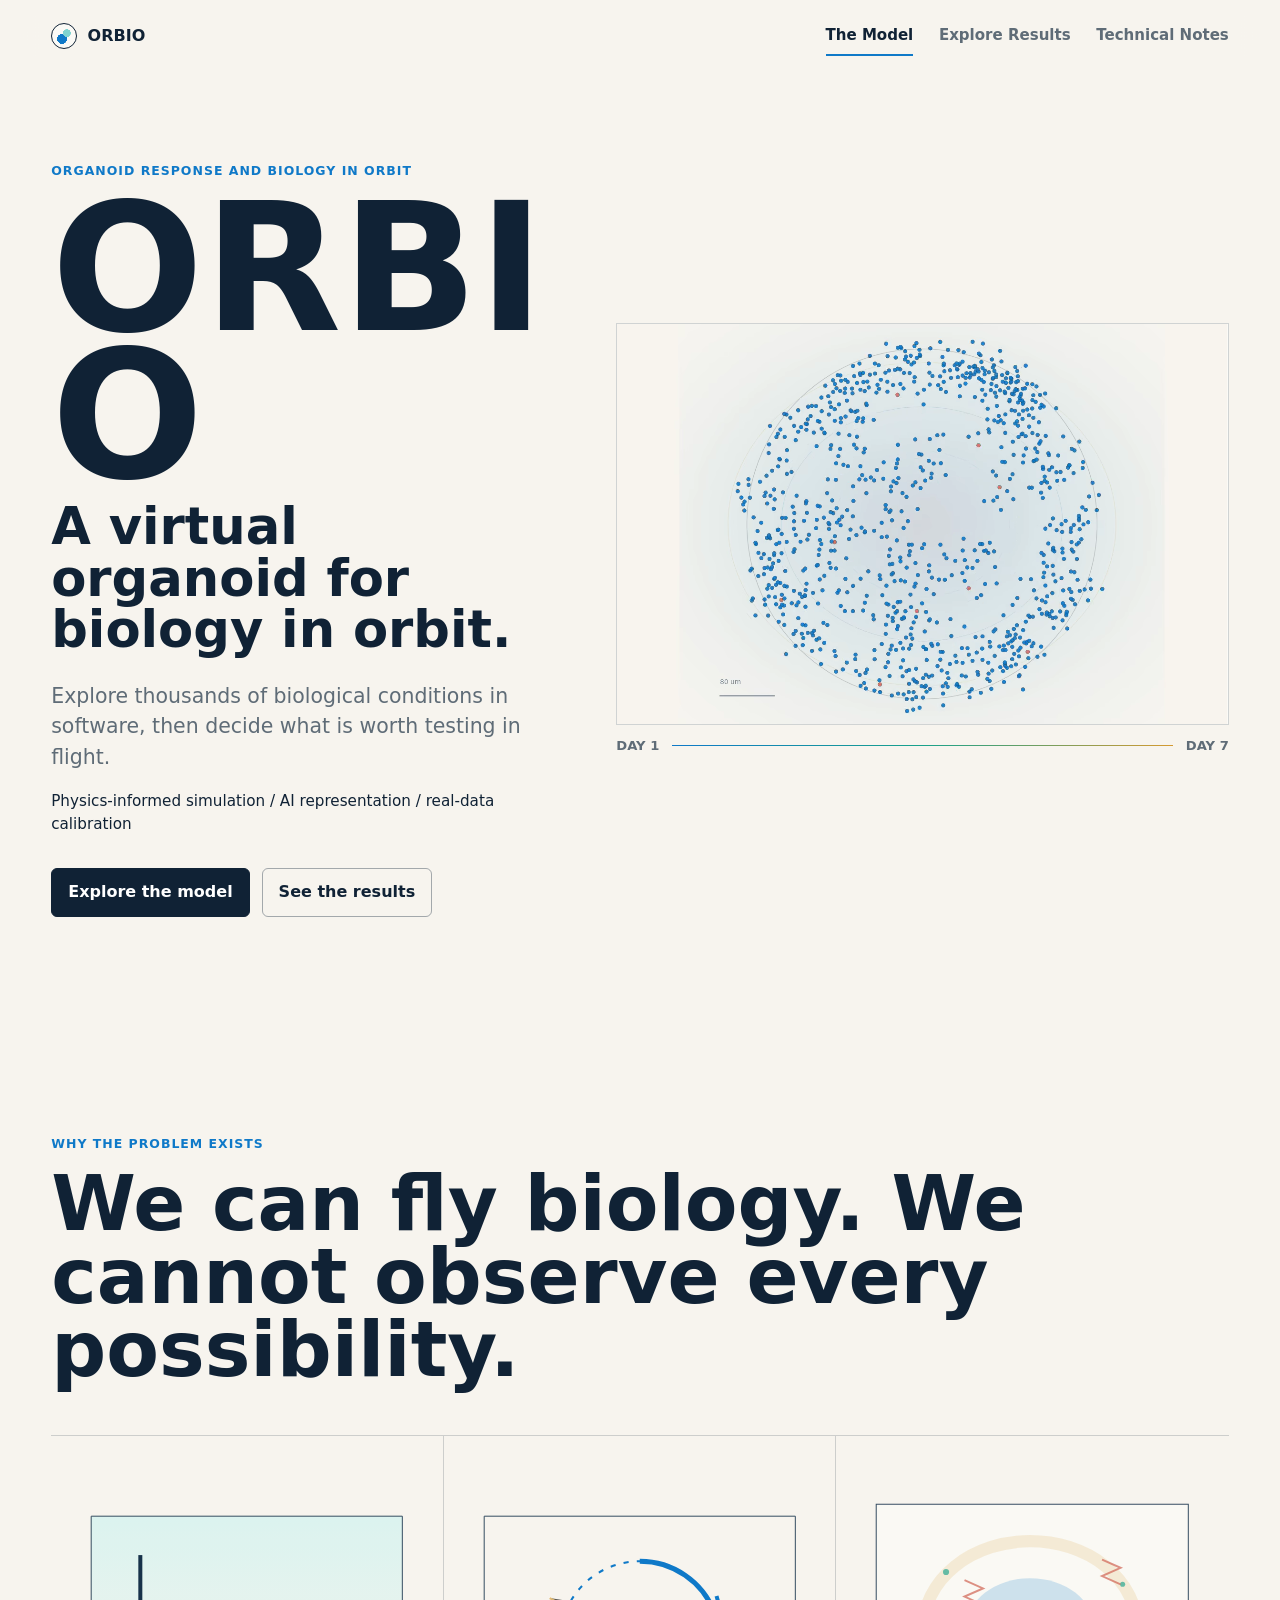
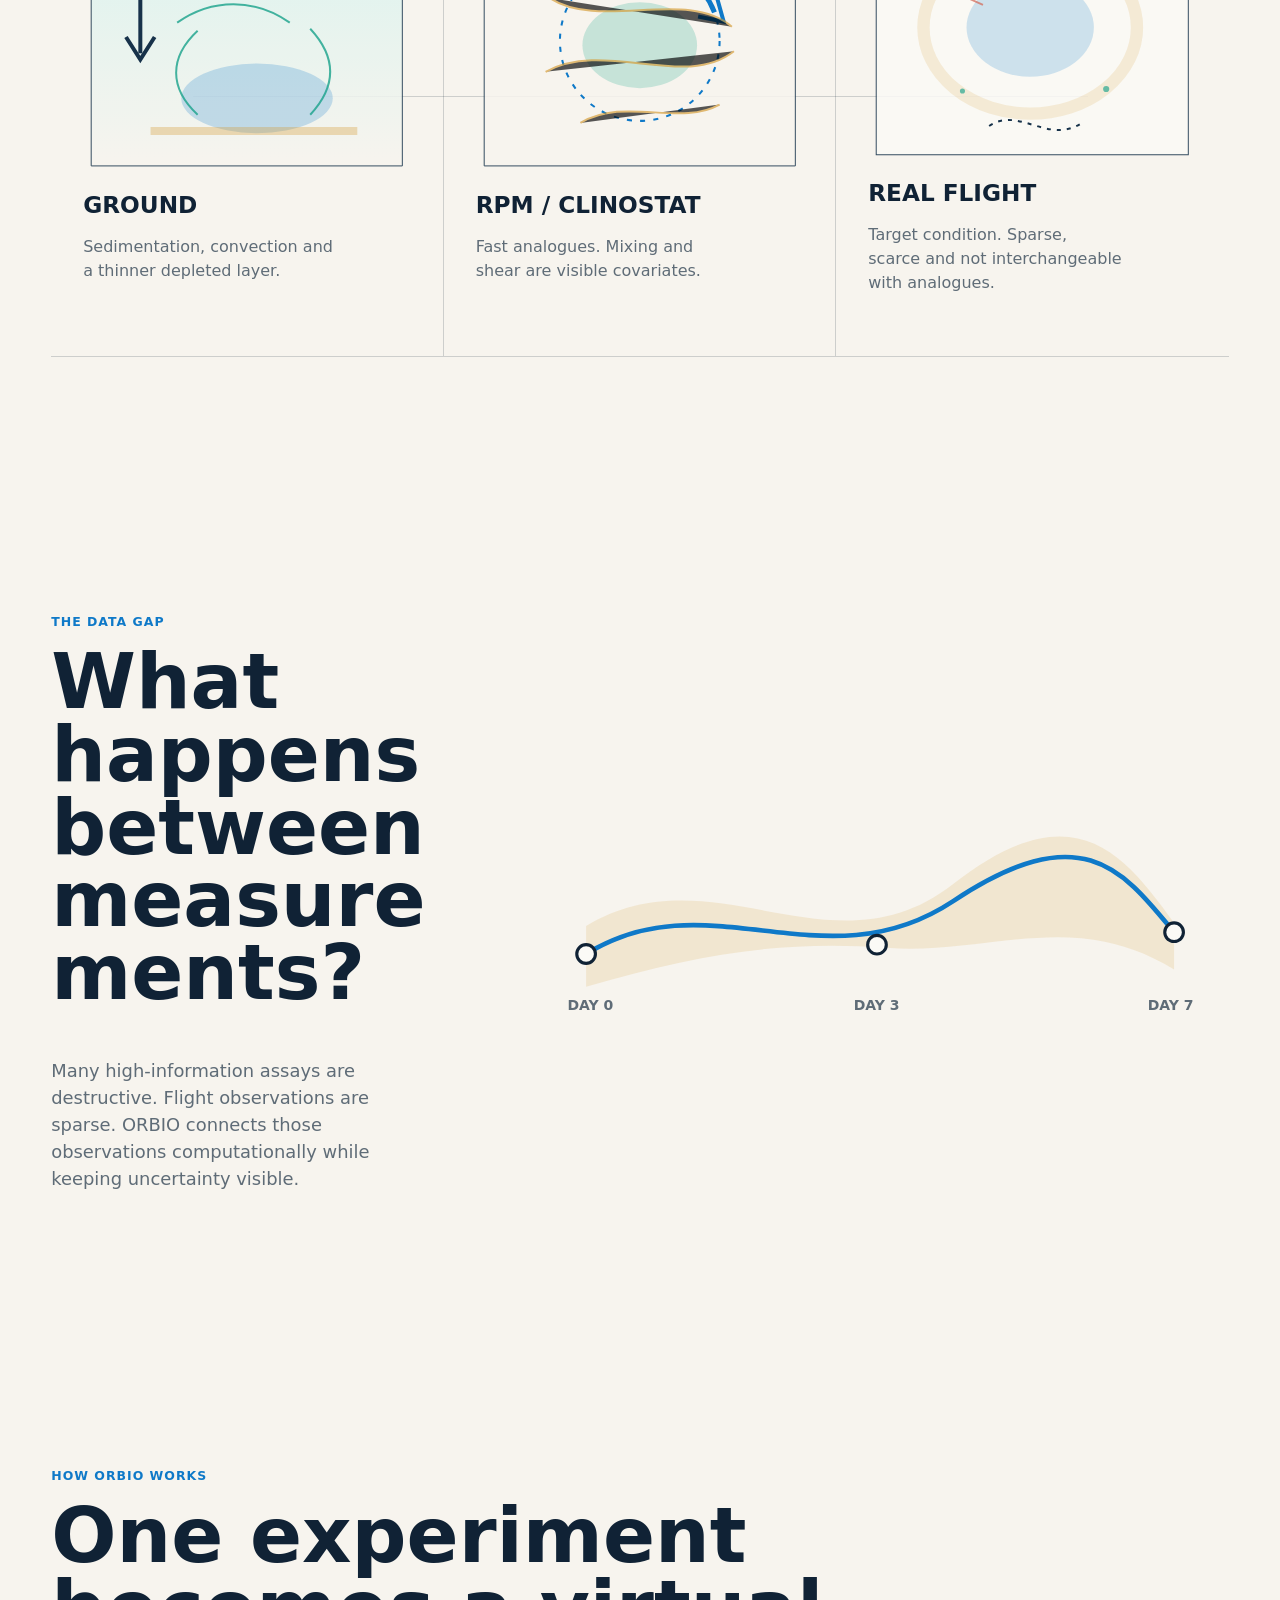
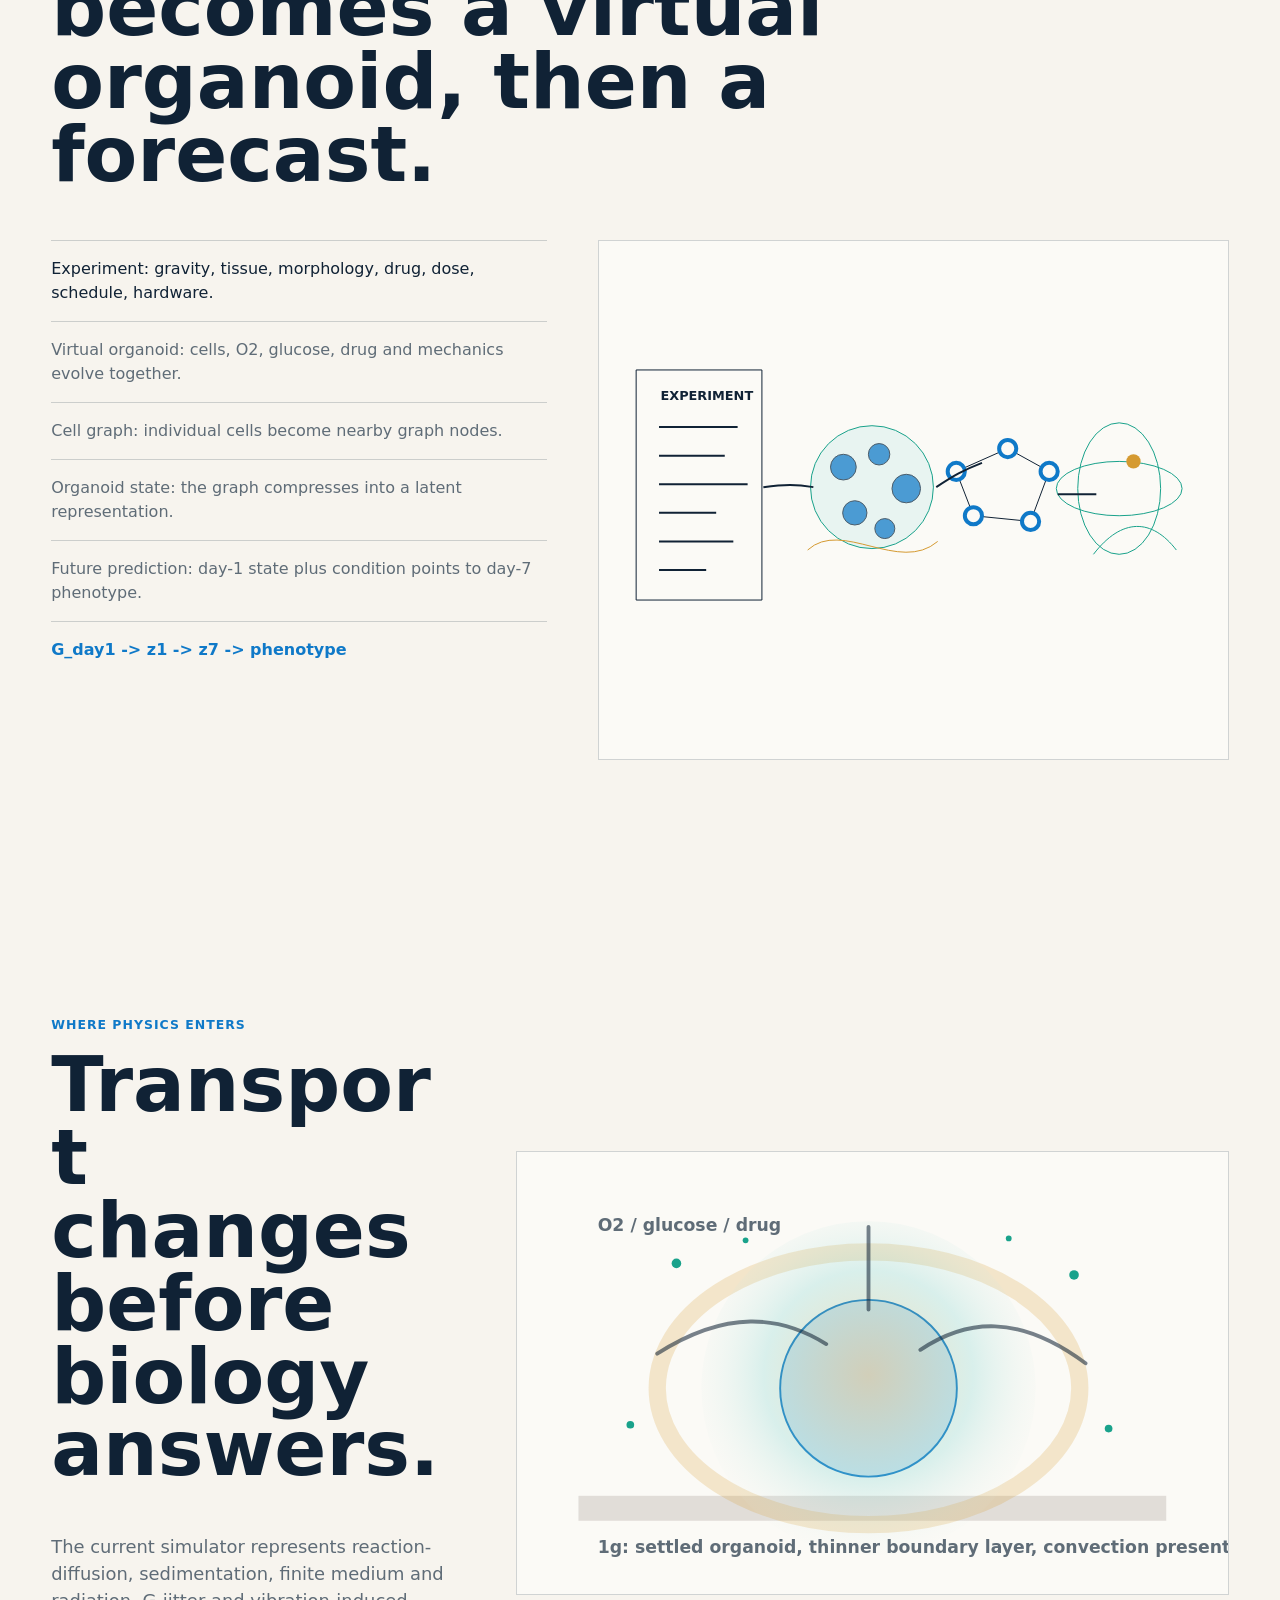
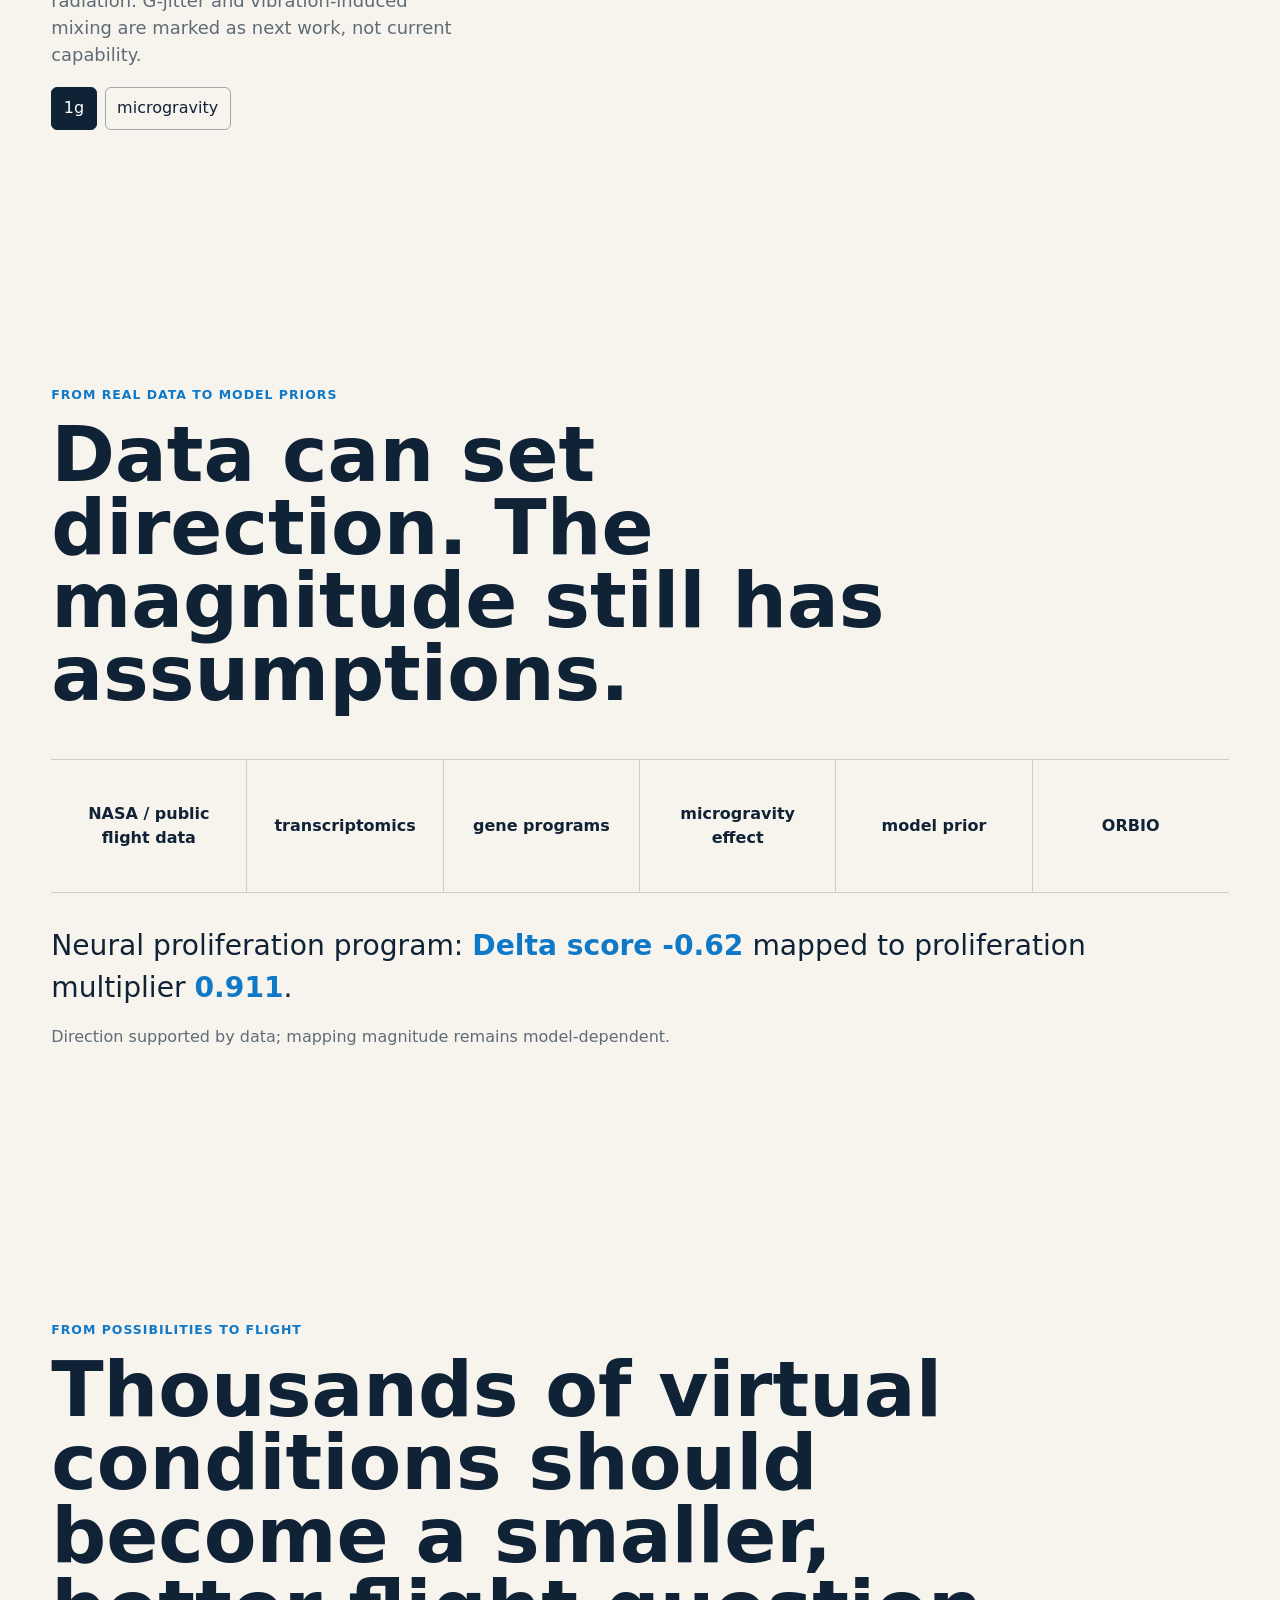
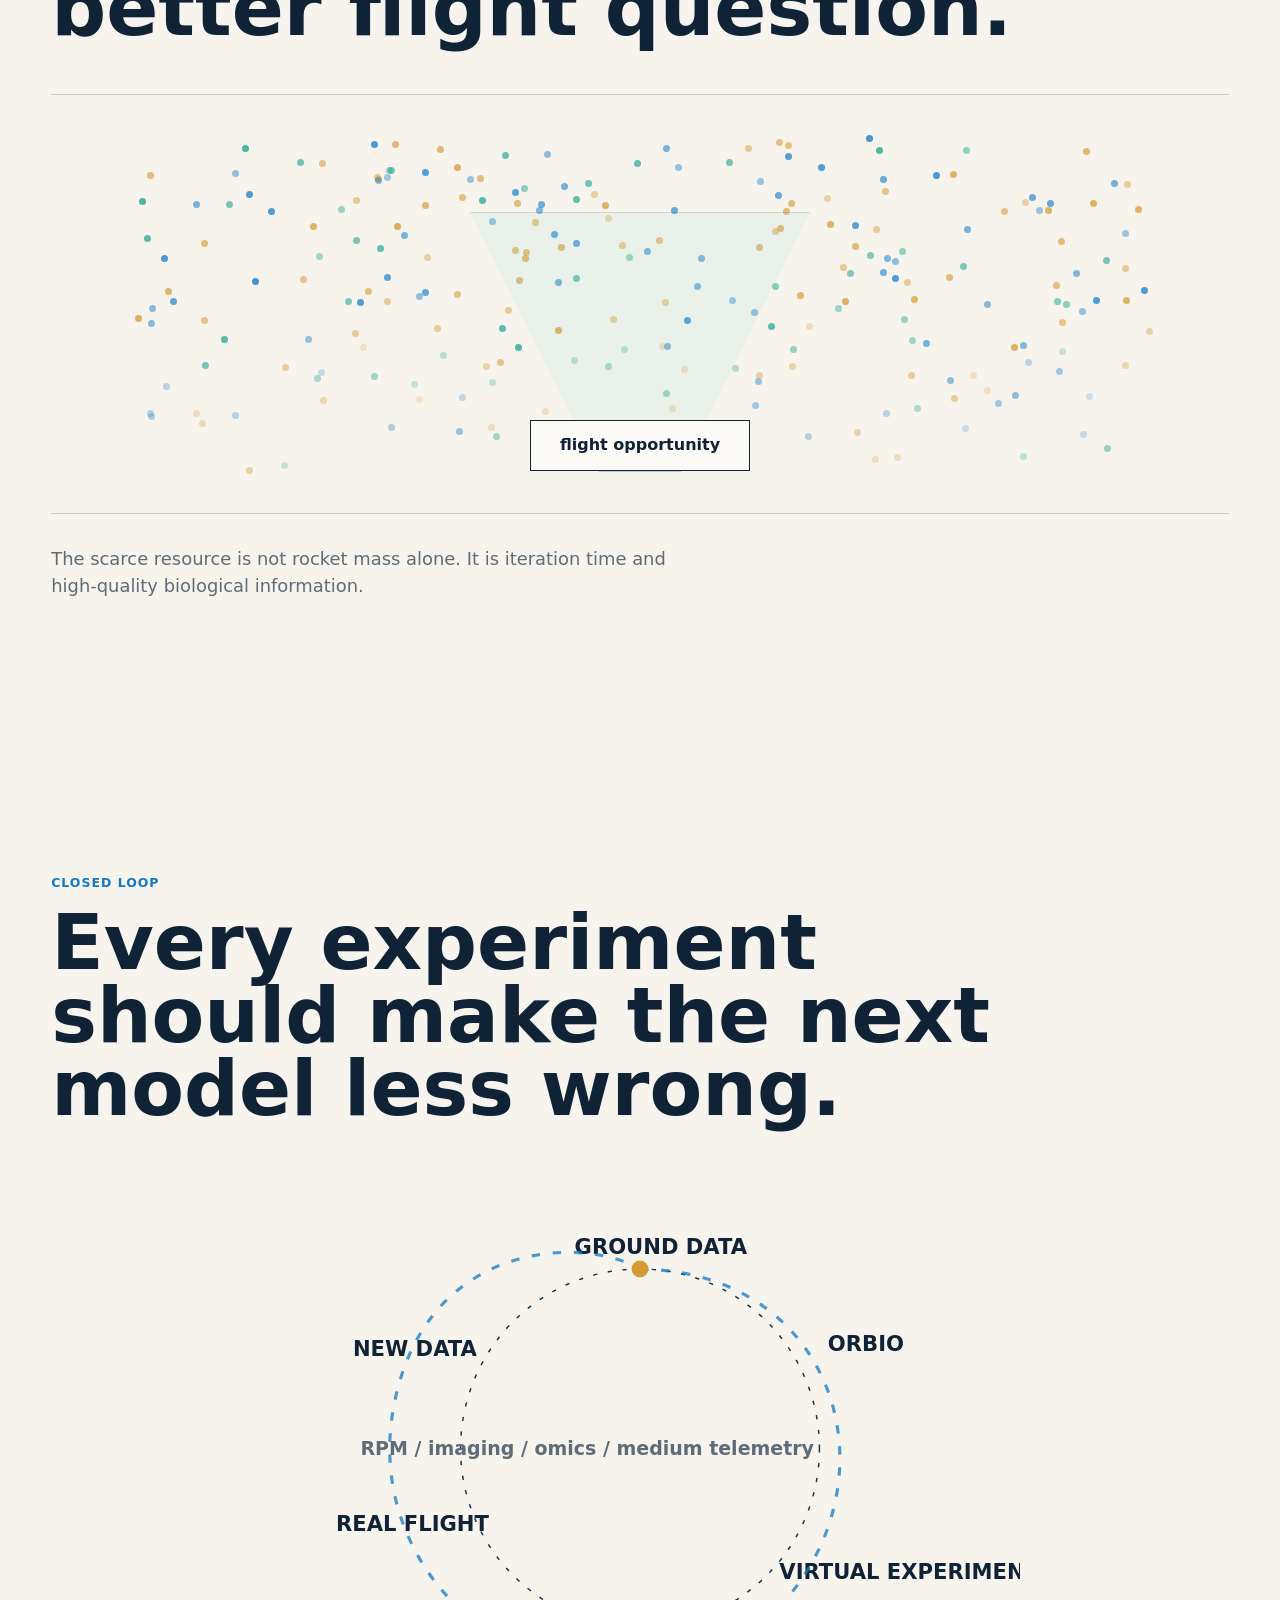
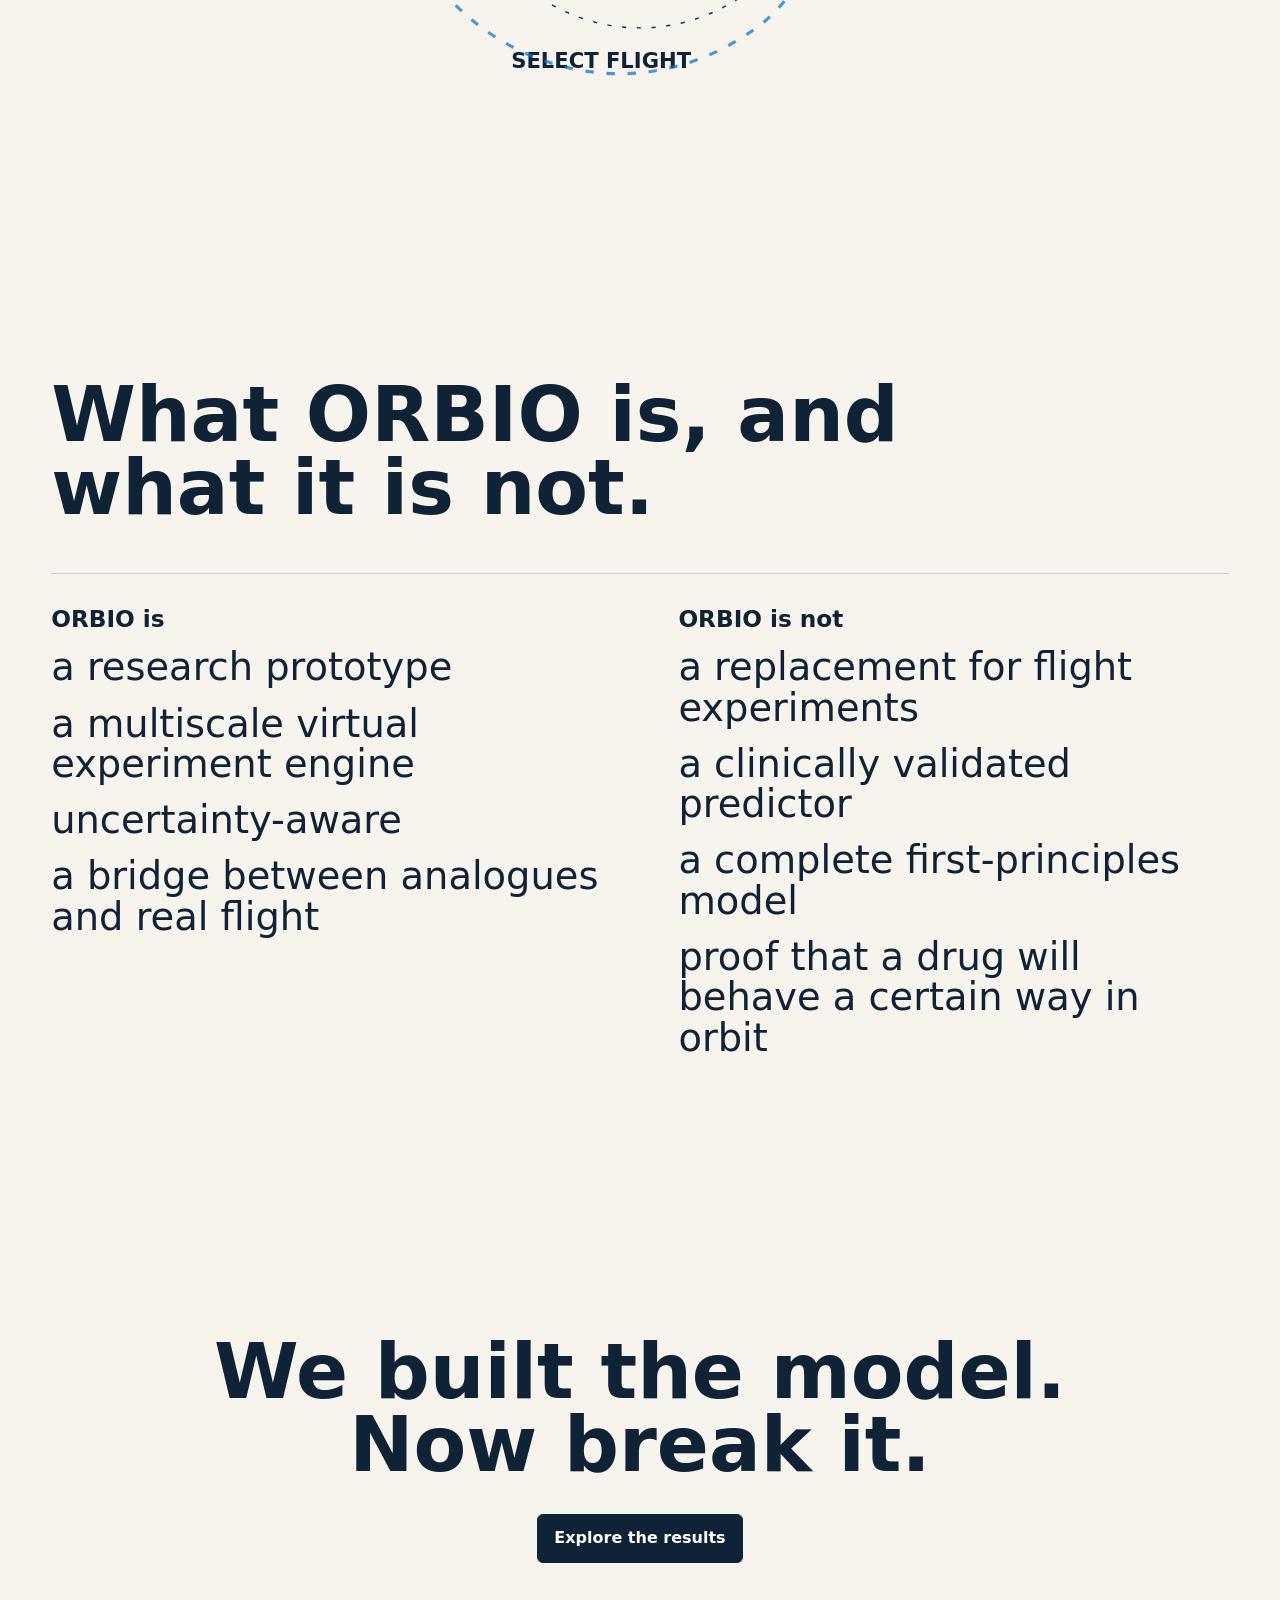
==== index.html @ c4ae3e7f "Publish Swiss ORBIO website Co-authored-by: Copilot <223556219+Copilot@users.noreply.github.com>" ====
<!doctype html>
<html lang="en">
  <head>
    <meta charset="utf-8">
    <meta name="viewport" content="width=device-width, initial-scale=1">
    <title>ORBIO - A Virtual Organoid for Biology in Orbit</title>
    <meta
      name="description"
      content="A public, visual explanation of ORBIO, a prototype virtual organoid for exploring biology in orbit."
    >
    <link rel="stylesheet" href="src/styles.css">
    <script type="module" src="src/main.js"></script>
  </head>
  <body data-page="model">
    <a class="skip-link" href="#main">Skip to content</a>
    <header class="site-nav" data-nav>
      <a class="wordmark" href="./" aria-label="ORBIO home">
        <span class="wordmark-mark"></span>
        <span>ORBIO</span>
      </a>
      <nav aria-label="Primary">
        <a class="active" href="./">The Model</a>
        <a href="explore/">Explore Results</a>
        <a href="README.md">Technical Notes</a>
      </nav>
      <div class="scroll-progress" data-progress></div>
    </header>

    <main id="main">
      <section class="hero model-hero" aria-labelledby="hero-title">
        <div class="hero-copy" data-reveal>
          <p class="eyebrow">Organoid Response and Biology in Orbit</p>
          <h1 id="hero-title">ORBIO</h1>
          <p class="hero-line">A virtual organoid for biology in orbit.</p>
          <p class="hero-subline">
            Explore thousands of biological conditions in software, then decide
            what is worth testing in flight.
          </p>
          <p class="system-line">Physics-informed simulation / AI representation / real-data calibration</p>
          <div class="hero-actions">
            <a class="button primary" href="#how">Explore the model</a>
            <a class="button secondary" href="explore/">See the results</a>
          </div>
        </div>
        <figure class="hero-media" data-reveal>
          <video
            data-hero-video
            autoplay
            muted
            loop
            playsinline
            preload="metadata"
            poster="/public/media/orbio_day1_day7_poster.png"
            aria-label="Simulator-rendered organoid growth from day 1 to day 7"
          >
            <source src="public/media/orbio_day1_day7.webm" type="video/webm">
            <source src="public/media/orbio_day1_day7.mp4" type="video/mp4">
          </video>
          <figcaption>
            <span>DAY 1</span>
            <span class="day-line"></span>
            <span>DAY 7</span>
          </figcaption>
        </figure>
      </section>

      <section class="section split-problem" aria-labelledby="problem-title">
        <div class="section-kicker">Why the problem exists</div>
        <h2 id="problem-title">We can fly biology. We cannot observe every possibility.</h2>
        <div class="environment-map" aria-label="Ground, RPM and real flight comparison">
          <article class="env-stage" tabindex="0" data-env="ground">
            <svg viewBox="0 0 320 260" role="img" aria-label="Ground 1g organoid transport diagram">
              <defs>
                <linearGradient id="groundO2" x1="0" x2="0" y1="0" y2="1">
                  <stop offset="0" stop-color="#d7f3f0"/>
                  <stop offset="1" stop-color="#f7f4ee"/>
                </linearGradient>
              </defs>
              <rect x="8" y="8" width="304" height="244" rx="0" fill="url(#groundO2)" stroke="#16324a" opacity=".86"/>
              <path d="M56 46 v96" stroke="#17324a" stroke-width="4"/>
              <path d="M42 126 l14 22 14-22" fill="none" stroke="#17324a" stroke-width="4"/>
              <ellipse cx="170" cy="186" rx="74" ry="34" fill="#0f79c8" opacity=".22"/>
              <g fill="none" stroke="#19a28b" stroke-width="2" opacity=".8">
                <path d="M92 112 C126 88 168 88 202 112"/>
                <path d="M222 118 C248 146 248 174 222 202"/>
                <path d="M112 202 C84 176 84 146 112 120"/>
              </g>
              <path d="M66 218 H268" stroke="#d59a31" stroke-width="8" opacity=".32"/>
            </svg>
            <h3>GROUND</h3>
            <p>Sedimentation, convection and a thinner depleted layer.</p>
          </article>
          <article class="env-stage" tabindex="0" data-env="rpm">
            <svg viewBox="0 0 320 260" role="img" aria-label="RPM analogue diagram">
              <rect x="8" y="8" width="304" height="244" fill="#f7f4ee" stroke="#16324a" opacity=".86"/>
              <circle cx="160" cy="130" r="78" fill="none" stroke="#0f79c8" stroke-width="2" stroke-dasharray="5 8"/>
              <path d="M160 52 a78 78 0 0 1 73 50" fill="none" stroke="#0f79c8" stroke-width="5"/>
              <path d="M235 86 l7 25-25-5" fill="none" stroke="#0f79c8" stroke-width="4"/>
              <ellipse cx="160" cy="134" rx="56" ry="42" fill="#19a28b" opacity=".22"/>
              <g stroke="#d59a31" stroke-width="2" opacity=".65">
                <path d="M72 88 C122 120 206 78 250 116"/>
                <path d="M68 160 C126 128 204 178 252 140"/>
                <path d="M102 210 C146 184 198 214 238 192"/>
              </g>
            </svg>
            <h3>RPM / CLINOSTAT</h3>
            <p>Fast analogues. Mixing and shear are visible covariates.</p>
          </article>
          <article class="env-stage" tabindex="0" data-env="flight">
            <svg viewBox="0 0 320 260" role="img" aria-label="Real flight microgravity diagram">
              <rect x="8" y="8" width="304" height="244" fill="#fbfaf6" stroke="#16324a" opacity=".86"/>
              <ellipse cx="158" cy="128" rx="62" ry="48" fill="#0f79c8" opacity=".19"/>
              <ellipse cx="158" cy="128" rx="104" ry="84" fill="none" stroke="#d59a31" stroke-width="12" opacity=".16"/>
              <g fill="#19a28b" opacity=".65">
                <circle cx="76" cy="74" r="3"/>
                <circle cx="248" cy="86" r="2.5"/>
                <circle cx="232" cy="188" r="3"/>
                <circle cx="92" cy="190" r="2.5"/>
              </g>
              <path d="M94 82 l18 8 -18 8 18 8" fill="none" stroke="#d36d5d" stroke-width="2" opacity=".75"/>
              <path d="M228 62 l18 8 -18 8 18 8" fill="none" stroke="#d36d5d" stroke-width="2" opacity=".75"/>
              <path d="M118 224 C148 204 176 244 210 220" fill="none" stroke="#17324a" stroke-width="2" stroke-dasharray="4 6"/>
            </svg>
            <h3>REAL FLIGHT</h3>
            <p>Target condition. Sparse, scarce and not interchangeable with analogues.</p>
          </article>
        </div>
      </section>

      <section class="section data-gap" aria-labelledby="gap-title">
        <div>
          <div class="section-kicker">The data gap</div>
          <h2 id="gap-title">What happens between measurements?</h2>
          <p>
            Many high-information assays are destructive. Flight observations are
            sparse. ORBIO connects those observations computationally while
            keeping uncertainty visible.
          </p>
        </div>
        <svg class="trajectory-visual" viewBox="0 0 920 320" role="img" aria-label="Sparse measurements and reconstructed latent trajectory">
          <path class="unknown-band" d="M94 178 C258 80 410 246 566 124 S786 86 850 174 L850 234 C720 154 612 216 480 206 S238 214 94 256 Z"/>
          <path class="latent-line" d="M94 214 C252 116 400 256 566 146 S784 106 850 186"/>
          <g class="measurements">
            <circle cx="94" cy="214" r="12"/>
            <circle cx="468" cy="202" r="12"/>
            <circle cx="850" cy="186" r="12"/>
          </g>
          <g class="axis-labels">
            <text x="70" y="286">DAY 0</text>
            <text x="438" y="286">DAY 3</text>
            <text x="816" y="286">DAY 7</text>
          </g>
        </svg>
      </section>

      <section class="section how" id="how" aria-labelledby="how-title">
        <div class="section-kicker">How ORBIO works</div>
        <h2 id="how-title">One experiment becomes a virtual organoid, then a forecast.</h2>
        <div class="pipeline-stage" data-pipeline>
          <div class="pipeline-copy">
            <ol>
              <li data-step="0">Experiment: gravity, tissue, morphology, drug, dose, schedule, hardware.</li>
              <li data-step="1">Virtual organoid: cells, O2, glucose, drug and mechanics evolve together.</li>
              <li data-step="2">Cell graph: individual cells become nearby graph nodes.</li>
              <li data-step="3">Organoid state: the graph compresses into a latent representation.</li>
              <li data-step="4">Future prediction: day-1 state plus condition points to day-7 phenotype.</li>
            </ol>
            <p class="mini-equation">G_day1 -> z1 -> z7 -> phenotype</p>
          </div>
          <svg class="pipeline-visual" viewBox="0 0 880 520" role="img" aria-label="ORBIO pipeline transformation">
            <g class="experiment-controls">
              <rect x="52" y="78" width="176" height="322"/>
              <text x="86" y="120">EXPERIMENT</text>
              <path d="M84 158 H194 M84 198 H176 M84 238 H208 M84 278 H164 M84 318 H188 M84 358 H150" />
            </g>
            <g class="organoid-cloud">
              <circle cx="382" cy="242" r="86"/>
              <circle cx="342" cy="214" r="18"/>
              <circle cx="392" cy="196" r="15"/>
              <circle cx="430" cy="244" r="20"/>
              <circle cx="358" cy="278" r="17"/>
              <circle cx="400" cy="300" r="14"/>
              <path d="M292 330 C340 286 420 364 474 318"/>
            </g>
            <g class="graph-nodes">
              <path d="M572 188 L630 220 L604 290 L524 282 L500 220 Z"/>
              <circle cx="572" cy="188" r="12"/>
              <circle cx="630" cy="220" r="12"/>
              <circle cx="604" cy="290" r="12"/>
              <circle cx="524" cy="282" r="12"/>
              <circle cx="500" cy="220" r="12"/>
            </g>
            <g class="latent-orbit">
              <ellipse cx="728" cy="244" rx="88" ry="38"/>
              <ellipse cx="728" cy="244" rx="58" ry="92"/>
              <circle cx="748" cy="206" r="10"/>
              <path d="M692 336 C732 284 774 286 808 330"/>
            </g>
            <g class="flow-lines">
              <path d="M230 242 C260 238 276 238 300 242"/>
              <path d="M472 242 C496 226 510 218 536 208"/>
              <path d="M642 252 C672 252 678 252 696 252"/>
            </g>
          </svg>
        </div>
      </section>

      <section class="section physics" aria-labelledby="physics-title">
        <div>
          <div class="section-kicker">Where physics enters</div>
          <h2 id="physics-title">Transport changes before biology answers.</h2>
          <p>
            The current simulator represents reaction-diffusion, sedimentation,
            finite medium and radiation. G-jitter and vibration-induced mixing
            are marked as next work, not current capability.
          </p>
          <div class="segmented" role="group" aria-label="Toggle transport condition">
            <button class="active" type="button" data-physics-mode="one-g">1g</button>
            <button type="button" data-physics-mode="micro-g">microgravity</button>
          </div>
        </div>
        <div class="transport-visual one-g" data-transport>
          <svg viewBox="0 0 740 460" role="img" aria-label="Transport cross-section with O2, glucose and drug">
            <defs>
              <radialGradient id="o2Field" cx="50%" cy="46%" r="58%">
                <stop offset="0" stop-color="#d59a31" stop-opacity=".28"/>
                <stop offset=".54" stop-color="#80d4d0" stop-opacity=".28"/>
                <stop offset="1" stop-color="#f7f4ee" stop-opacity="0"/>
              </radialGradient>
            </defs>
            <rect x="0" y="0" width="740" height="460" fill="#fbfaf6"/>
            <rect class="substrate" x="64" y="358" width="612" height="26"/>
            <ellipse class="boundary" cx="366" cy="246" rx="220" ry="142"/>
            <circle class="organoid-core" cx="366" cy="246" r="92"/>
            <circle cx="366" cy="246" r="174" fill="url(#o2Field)"/>
            <g class="particles">
              <circle cx="166" cy="116" r="5"/><circle cx="238" cy="92" r="3"/><circle cx="580" cy="128" r="5"/>
              <circle cx="616" cy="288" r="4"/><circle cx="118" cy="284" r="4"/><circle cx="512" cy="90" r="3"/>
            </g>
            <g class="transport-arrows">
              <path d="M146 210 C218 164 274 170 322 200"/>
              <path d="M592 220 C522 168 468 174 420 206"/>
              <path d="M366 78 v86"/>
            </g>
            <text x="84" y="82">O2 / glucose / drug</text>
            <text class="mode-label" x="84" y="418">1g: settled organoid, thinner boundary layer, convection present</text>
          </svg>
        </div>
      </section>

      <section class="section data-model" aria-labelledby="data-model-title">
        <div class="section-kicker">From real data to model priors</div>
        <h2 id="data-model-title">Data can set direction. The magnitude still has assumptions.</h2>
        <div class="flow-strip" aria-label="NASA omics data to ORBIO model prior flow">
          <span>NASA / public flight data</span>
          <span>transcriptomics</span>
          <span>gene programs</span>
          <span>microgravity effect</span>
          <span>model prior</span>
          <span>ORBIO</span>
        </div>
        <p class="numeric-example">
          Neural proliferation program:
          <strong data-neural-delta>Delta score -0.62</strong>
          mapped to proliferation multiplier
          <strong data-neural-multiplier>0.911</strong>.
        </p>
        <p class="caveat">Direction supported by data; mapping magnitude remains model-dependent.</p>
      </section>

      <section class="section funnel" aria-labelledby="funnel-title">
        <div class="section-kicker">From possibilities to flight</div>
        <h2 id="funnel-title">Thousands of virtual conditions should become a smaller, better flight question.</h2>
        <div class="funnel-visual" data-funnel aria-label="Virtual scenario funnel">
          <div class="scenario-dots" data-funnel-dots></div>
          <div class="funnel-neck"></div>
          <div class="flight-window">flight opportunity</div>
        </div>
        <p>
          The scarce resource is not rocket mass alone. It is iteration time and
          high-quality biological information.
        </p>
      </section>

      <section class="section closed-loop" aria-labelledby="loop-title">
        <div>
          <div class="section-kicker">Closed loop</div>
          <h2 id="loop-title">Every experiment should make the next model less wrong.</h2>
        </div>
        <svg class="loop-visual" viewBox="0 0 720 520" role="img" aria-label="ORBIO closed-loop diagram">
          <circle cx="360" cy="260" r="170" fill="none" stroke="#16324a" stroke-width="1.4" stroke-dasharray="4 10"/>
          <g class="loop-items">
            <text x="298" y="76">GROUND DATA</text>
            <text x="538" y="168">ORBIO</text>
            <text x="492" y="384">VIRTUAL EXPERIMENTS</text>
            <text x="238" y="468">SELECT FLIGHT</text>
            <text x="72" y="338">REAL FLIGHT</text>
            <text x="88" y="172">NEW DATA</text>
          </g>
          <path class="orbiting-line" d="M360 90 C552 92 610 304 478 424 C316 552 94 412 126 224 C154 62 306 58 360 90"/>
          <circle class="orbiting-dot" cx="360" cy="90" r="8"/>
          <text x="310" y="266" class="center-label">RPM / imaging / omics / medium telemetry</text>
        </svg>
      </section>

      <section class="section is-not" aria-labelledby="truth-title">
        <h2 id="truth-title">What ORBIO is, and what it is not.</h2>
        <div class="contrast-columns">
          <div>
            <h3>ORBIO is</h3>
            <p>a research prototype</p>
            <p>a multiscale virtual experiment engine</p>
            <p>uncertainty-aware</p>
            <p>a bridge between analogues and real flight</p>
          </div>
          <div>
            <h3>ORBIO is not</h3>
            <p>a replacement for flight experiments</p>
            <p>a clinically validated predictor</p>
            <p>a complete first-principles model</p>
            <p>proof that a drug will behave a certain way in orbit</p>
          </div>
        </div>
      </section>

      <section class="section final-cta" aria-labelledby="break-title">
        <h2 id="break-title">We built the model. Now break it.</h2>
        <a class="button primary" href="explore/">Explore the results</a>
      </section>
    </main>
  </body>
</html>
---- src/styles.css ----
:root {
  color-scheme: light;
  --paper: #f7f4ee;
  --paper-strong: #fbfaf6;
  --ink: #102235;
  --muted: #5f6c77;
  --line: rgba(16, 34, 53, 0.18);
  --line-strong: rgba(16, 34, 53, 0.36);
  --cobalt: #0f79c8;
  --cyan: #80d4d0;
  --teal: #19a28b;
  --amber: #d59a31;
  --coral: #d36d5d;
  --ash: #7b6b62;
  --max: 1180px;
  --nav-height: 72px;
  font-family:
    Inter, ui-sans-serif, system-ui, -apple-system, BlinkMacSystemFont, "Segoe UI",
    sans-serif;
  font-size: 16px;
  line-height: 1.5;
}

* {
  box-sizing: border-box;
}

html {
  scroll-behavior: smooth;
}

body {
  margin: 0;
  background: var(--paper);
  color: var(--ink);
  overflow-x: hidden;
}

img,
video,
canvas,
svg {
  display: block;
  max-width: 100%;
}

button,
input,
select {
  font: inherit;
}

a {
  color: inherit;
}

::selection {
  background: rgba(128, 212, 208, 0.55);
}

.skip-link {
  position: fixed;
  top: 10px;
  left: 10px;
  z-index: 100;
  transform: translateY(-160%);
  padding: 0.6rem 0.8rem;
  background: var(--ink);
  color: white;
  border-radius: 6px;
}

.skip-link:focus {
  transform: translateY(0);
}

.site-nav {
  position: sticky;
  top: 0;
  z-index: 80;
  height: var(--nav-height);
  display: flex;
  align-items: center;
  justify-content: space-between;
  gap: 1rem;
  padding: 0 4vw;
  background: rgba(247, 244, 238, 0.82);
  border-bottom: 1px solid transparent;
  backdrop-filter: blur(16px);
  transition: border-color 180ms ease, background 180ms ease;
}

.site-nav.scrolled {
  border-bottom-color: var(--line);
  background: rgba(247, 244, 238, 0.9);
}

.wordmark {
  display: inline-flex;
  align-items: center;
  gap: 0.65rem;
  text-decoration: none;
  font-weight: 760;
}

.wordmark-mark {
  width: 26px;
  height: 26px;
  border: 1px solid var(--ink);
  border-radius: 50%;
  background:
    radial-gradient(circle at 62% 38%, var(--cyan) 0 18%, transparent 19%),
    radial-gradient(circle at 42% 62%, var(--cobalt) 0 24%, transparent 25%),
    var(--paper-strong);
}

.site-nav nav {
  display: flex;
  align-items: center;
  gap: clamp(0.7rem, 2vw, 1.8rem);
}

.site-nav nav a {
  position: relative;
  text-decoration: none;
  color: var(--muted);
  font-size: 0.94rem;
  font-weight: 620;
}

.site-nav nav a.active,
.site-nav nav a:hover {
  color: var(--ink);
}

.site-nav nav a.active::after {
  content: "";
  position: absolute;
  left: 0;
  right: 0;
  bottom: -0.55rem;
  height: 2px;
  background: var(--cobalt);
}

.scroll-progress {
  position: absolute;
  left: 0;
  bottom: -1px;
  height: 2px;
  width: 0;
  background: var(--cobalt);
  transform-origin: left;
}

.hero,
.explore-hero {
  min-height: calc(100vh - var(--nav-height));
  display: grid;
  grid-template-columns: minmax(0, 0.9fr) minmax(340px, 1.1fr);
  align-items: center;
  gap: clamp(2rem, 5vw, 5rem);
  width: min(var(--max), 92vw);
  margin: 0 auto;
  padding: clamp(3rem, 7vw, 7rem) 0;
}

.explore-hero {
  grid-template-columns: minmax(320px, 0.78fr) minmax(360px, 1.22fr);
  align-items: stretch;
}

.eyebrow,
.section-kicker {
  margin: 0 0 0.9rem;
  color: var(--cobalt);
  text-transform: uppercase;
  font-size: 0.78rem;
  font-weight: 760;
  letter-spacing: 0.08em;
}

h1,
h2,
h3,
p {
  overflow-wrap: anywhere;
}

h1 {
  margin: 0;
  font-size: clamp(4.5rem, 14vw, 12rem);
  line-height: 0.82;
  font-weight: 820;
  letter-spacing: 0;
}

h2 {
  margin: 0;
  max-width: 980px;
  font-size: clamp(2.25rem, 6vw, 5.8rem);
  line-height: 0.95;
  font-weight: 790;
  letter-spacing: 0;
}

h3 {
  margin: 0;
  font-size: clamp(1.1rem, 2vw, 1.45rem);
  line-height: 1.1;
}

.hero-line {
  margin: 0.8rem 0 0;
  font-size: clamp(1.7rem, 4vw, 3.6rem);
  line-height: 1;
  font-weight: 720;
  max-width: 720px;
}

.hero-subline {
  max-width: 610px;
  margin: 1.6rem 0 0;
  color: var(--muted);
  font-size: clamp(1.05rem, 1.6vw, 1.35rem);
}

.system-line {
  margin: 1.1rem 0 0;
  color: var(--ink);
  font-size: 0.95rem;
}

.hero-actions {
  display: flex;
  flex-wrap: wrap;
  gap: 0.75rem;
  margin-top: 2rem;
}

.button,
.text-toggle,
.figure-zoom,
.dialog-close {
  border: 1px solid var(--line-strong);
  border-radius: 6px;
  min-height: 42px;
  padding: 0.72rem 1rem;
  background: transparent;
  color: var(--ink);
  text-decoration: none;
  cursor: pointer;
  font-weight: 680;
}

.button.primary {
  background: var(--ink);
  color: white;
  border-color: var(--ink);
}

.button.secondary:hover,
.text-toggle:hover,
.figure-zoom:hover {
  border-color: var(--cobalt);
}

:focus-visible {
  outline: 3px solid rgba(15, 121, 200, 0.5);
  outline-offset: 3px;
}

.hero-media {
  margin: 0;
}

.hero-media video {
  width: 100%;
  aspect-ratio: 16 / 10.5;
  object-fit: cover;
  background: var(--paper-strong);
  border: 1px solid var(--line);
}

.hero-media figcaption {
  display: grid;
  grid-template-columns: auto 1fr auto;
  align-items: center;
  gap: 0.8rem;
  margin-top: 0.7rem;
  color: var(--muted);
  font-size: 0.82rem;
  font-weight: 700;
}

.day-line {
  height: 1px;
  background: linear-gradient(90deg, var(--cobalt), var(--teal), var(--amber));
}

.section {
  width: min(var(--max), 92vw);
  margin: 0 auto;
  padding: clamp(4.5rem, 10vw, 9rem) 0;
}

.split-problem h2,
.data-gap h2,
.how h2,
.physics h2,
.data-model h2,
.funnel h2,
.closed-loop h2,
.is-not h2,
.result-intro h2,
.validation h2,
.limitations h2 {
  margin-bottom: clamp(1.6rem, 4vw, 3rem);
}

.environment-map {
  position: relative;
  display: grid;
  grid-template-columns: repeat(3, minmax(0, 1fr));
  gap: 0;
  border-top: 1px solid var(--line);
  border-bottom: 1px solid var(--line);
}

.environment-map::before {
  content: "";
  position: absolute;
  left: 12%;
  right: 12%;
  top: 50%;
  height: 1px;
  background: var(--line);
  z-index: -1;
}

.env-stage {
  padding: clamp(1rem, 3vw, 2rem);
  min-height: 520px;
  display: flex;
  flex-direction: column;
  justify-content: center;
  gap: 1.1rem;
  border-right: 1px solid var(--line);
  transition: background 180ms ease, transform 180ms ease;
}

.env-stage:last-child {
  border-right: 0;
}

.env-stage:hover,
.env-stage:focus {
  background: rgba(255, 255, 255, 0.34);
  transform: translateY(-4px);
}

.env-stage svg path,
.env-stage svg rect {
  vector-effect: non-scaling-stroke;
}

.env-stage p {
  color: var(--muted);
  max-width: 25ch;
  margin: 0;
}

.data-gap {
  display: grid;
  grid-template-columns: 0.7fr 1.3fr;
  gap: clamp(2rem, 6vw, 5rem);
  align-items: center;
}

.data-gap p,
.physics p,
.funnel p,
.result-intro p {
  color: var(--muted);
  max-width: 620px;
  font-size: clamp(1rem, 1.4vw, 1.2rem);
}

.trajectory-visual {
  min-height: 280px;
}

.unknown-band {
  fill: rgba(213, 154, 49, 0.16);
}

.latent-line {
  fill: none;
  stroke: var(--cobalt);
  stroke-width: 6;
  stroke-linecap: round;
  stroke-dasharray: 900;
  stroke-dashoffset: 900;
}

.measurements circle {
  fill: var(--paper-strong);
  stroke: var(--ink);
  stroke-width: 4;
}

.axis-labels text {
  fill: var(--muted);
  font-size: 18px;
  font-weight: 740;
}

.in-view .latent-line {
  animation: drawLine 1400ms ease forwards;
}

@keyframes drawLine {
  to {
    stroke-dashoffset: 0;
  }
}

.pipeline-stage {
  display: grid;
  grid-template-columns: minmax(290px, 0.44fr) minmax(0, 0.56fr);
  gap: clamp(1.5rem, 4vw, 4rem);
  align-items: start;
}

.pipeline-copy {
  position: sticky;
  top: calc(var(--nav-height) + 2rem);
}

.pipeline-copy ol {
  list-style: none;
  padding: 0;
  margin: 0;
  border-top: 1px solid var(--line);
}

.pipeline-copy li {
  padding: 1rem 0;
  color: var(--muted);
  border-bottom: 1px solid var(--line);
  transition: color 180ms ease;
}

.pipeline-copy li.active {
  color: var(--ink);
}

.mini-equation {
  color: var(--cobalt);
  font-weight: 760;
}

.pipeline-visual {
  min-height: 520px;
  background: var(--paper-strong);
  border: 1px solid var(--line);
}

.pipeline-visual rect,
.pipeline-visual path,
.pipeline-visual ellipse,
.pipeline-visual circle {
  vector-effect: non-scaling-stroke;
}

.pipeline-visual .experiment-controls rect {
  fill: transparent;
  stroke: var(--ink);
}

.pipeline-visual .experiment-controls path,
.pipeline-visual .flow-lines path {
  fill: none;
  stroke: var(--ink);
  stroke-width: 2;
}

.pipeline-visual text {
  fill: var(--ink);
  font-size: 18px;
  font-weight: 760;
}

.organoid-cloud circle:first-child {
  fill: rgba(128, 212, 208, 0.16);
  stroke: var(--teal);
}

.organoid-cloud circle:not(:first-child) {
  fill: var(--cobalt);
  stroke: var(--ink);
  opacity: 0.72;
}

.organoid-cloud path {
  fill: none;
  stroke: var(--amber);
}

.graph-nodes path {
  fill: none;
  stroke: var(--ink);
}

.graph-nodes circle {
  fill: var(--paper-strong);
  stroke: var(--cobalt);
  stroke-width: 4;
}

.latent-orbit ellipse,
.latent-orbit path {
  fill: none;
  stroke: var(--teal);
}

.latent-orbit circle {
  fill: var(--amber);
}

.physics {
  display: grid;
  grid-template-columns: 0.72fr 1.28fr;
  gap: clamp(2rem, 5vw, 5rem);
  align-items: center;
}

.segmented,
.option-row {
  display: flex;
  flex-wrap: wrap;
  gap: 0.5rem;
}

.segmented button,
.option-row label {
  min-height: 40px;
  padding: 0.54rem 0.72rem;
  border: 1px solid var(--line-strong);
  border-radius: 6px;
  background: transparent;
  cursor: pointer;
  color: var(--ink);
}

.segmented button.active,
.option-row label:has(input:checked) {
  color: white;
  background: var(--ink);
  border-color: var(--ink);
}

.transport-visual {
  background: var(--paper-strong);
  border: 1px solid var(--line);
}

.transport-visual .substrate {
  fill: rgba(123, 107, 98, 0.2);
}

.transport-visual .boundary {
  fill: none;
  stroke: var(--amber);
  stroke-width: 18;
  opacity: 0.22;
  transition: rx 220ms ease, ry 220ms ease, transform 220ms ease;
}

.transport-visual .organoid-core {
  fill: rgba(15, 121, 200, 0.18);
  stroke: var(--cobalt);
  stroke-width: 2;
  transition: transform 220ms ease;
}

.transport-visual .particles circle {
  fill: var(--teal);
}

.transport-visual .transport-arrows path {
  fill: none;
  stroke: var(--ink);
  stroke-width: 4;
  stroke-linecap: round;
  opacity: 0.56;
}

.transport-visual text {
  fill: var(--muted);
  font-size: 18px;
  font-weight: 720;
}

.transport-visual.micro-g .substrate {
  opacity: 0;
}

.transport-visual.micro-g .boundary {
  transform: scale(1.22);
  transform-origin: 366px 246px;
  opacity: 0.32;
}

.transport-visual.micro-g .organoid-core {
  transform: translateY(-34px);
  transform-origin: 366px 246px;
}

.transport-visual.micro-g .transport-arrows path {
  stroke-dasharray: 4 10;
  opacity: 0.32;
}

.flow-strip {
  display: grid;
  grid-template-columns: repeat(6, minmax(0, 1fr));
  border-top: 1px solid var(--line);
  border-bottom: 1px solid var(--line);
}

.flow-strip span {
  min-height: 132px;
  display: grid;
  place-items: center;
  padding: 1rem;
  text-align: center;
  border-right: 1px solid var(--line);
  font-weight: 740;
}

.flow-strip span:last-child {
  border-right: 0;
}

.numeric-example {
  margin: 2rem 0 0;
  font-size: clamp(1.3rem, 2.2vw, 2rem);
}

.numeric-example strong {
  color: var(--cobalt);
}

.caveat {
  color: var(--muted);
}

.funnel-visual {
  position: relative;
  min-height: 420px;
  margin: 2rem 0;
  overflow: hidden;
  border-top: 1px solid var(--line);
  border-bottom: 1px solid var(--line);
}

.scenario-dots {
  position: absolute;
  inset: 0;
}

.scenario-dot {
  position: absolute;
  width: 7px;
  height: 7px;
  border-radius: 50%;
  background: var(--cobalt);
  opacity: 0.55;
}

.funnel-neck {
  position: absolute;
  left: 50%;
  top: 28%;
  width: min(340px, 46vw);
  height: 260px;
  transform: translateX(-50%);
  clip-path: polygon(0 0, 100% 0, 62% 100%, 38% 100%);
  border: 1px solid var(--line);
  background: rgba(128, 212, 208, 0.1);
}

.flight-window {
  position: absolute;
  left: 50%;
  bottom: 42px;
  transform: translateX(-50%);
  min-width: 220px;
  padding: 0.8rem 1rem;
  text-align: center;
  border: 1px solid var(--ink);
  background: var(--paper-strong);
  font-weight: 780;
}

.loop-visual {
  width: min(760px, 100%);
  margin: 2rem auto 0;
}

.loop-visual text {
  fill: var(--ink);
  font-size: 20px;
  font-weight: 740;
}

.loop-visual .center-label {
  fill: var(--muted);
  font-size: 18px;
  text-anchor: middle;
}

.orbiting-line {
  fill: none;
  stroke: var(--cobalt);
  stroke-width: 3;
  opacity: 0.74;
  stroke-dasharray: 8 12;
}

.orbiting-dot {
  fill: var(--amber);
  animation: pulse 2.8s ease-in-out infinite;
}

@keyframes pulse {
  50% {
    transform: scale(1.35);
    transform-origin: center;
  }
}

.contrast-columns {
  display: grid;
  grid-template-columns: repeat(2, minmax(0, 1fr));
  gap: clamp(2rem, 6vw, 5rem);
  border-top: 1px solid var(--line);
}

.contrast-columns > div {
  padding-top: 2rem;
}

.contrast-columns p {
  margin: 1rem 0;
  font-size: clamp(1.4rem, 3vw, 2.6rem);
  line-height: 1.05;
}

.final-cta {
  text-align: center;
  min-height: 55vh;
  display: grid;
  place-items: center;
  align-content: center;
  gap: 2rem;
}

[data-reveal] {
  opacity: 0;
  transform: translateY(22px);
  transition: opacity 600ms ease, transform 600ms ease;
}

[data-reveal].in-view {
  opacity: 1;
  transform: translateY(0);
}

/* Explore page */
.demo-controls {
  padding: 1.4rem 0;
}

.demo-controls h1 {
  font-size: clamp(2.8rem, 6.5vw, 7rem);
  line-height: 0.9;
}

.demo-disclaimer {
  display: inline-block;
  margin: 1.2rem 0 1.6rem;
  color: var(--ink);
  border-bottom: 2px solid var(--amber);
  font-weight: 760;
}

form {
  display: grid;
  gap: 1rem;
}

fieldset {
  margin: 0;
  padding: 0;
  border: 0;
}

legend {
  margin-bottom: 0.45rem;
  color: var(--muted);
  font-size: 0.78rem;
  font-weight: 760;
  text-transform: uppercase;
  letter-spacing: 0.08em;
}

.option-row input {
  position: absolute;
  opacity: 0;
}

.option-row label span {
  pointer-events: none;
}

.option-row label {
  display: inline-flex;
  align-items: center;
  justify-content: center;
}

select,
input[type="range"] {
  width: 100%;
}

select {
  min-height: 42px;
  padding: 0.55rem 0.65rem;
  border: 1px solid var(--line-strong);
  border-radius: 6px;
  background: var(--paper-strong);
  color: var(--ink);
}

.range-label {
  display: grid;
  grid-template-columns: 1fr 4.5rem;
  gap: 0.8rem;
  align-items: center;
}

input[type="range"] {
  accent-color: var(--cobalt);
}

.range-label span {
  text-align: right;
  font-weight: 760;
}

.demo-output {
  display: grid;
  grid-template-rows: auto 1fr auto auto;
  gap: 1rem;
  min-height: 680px;
  padding: clamp(1rem, 2vw, 1.5rem);
  background: var(--paper-strong);
  border: 1px solid var(--line);
}

.prediction-strip {
  display: grid;
  grid-template-columns: 1fr auto auto;
  gap: 1rem;
  align-items: end;
  border-bottom: 1px solid var(--line);
  padding-bottom: 1rem;
}

.prediction-strip p {
  margin: 0;
  color: var(--muted);
  font-weight: 720;
}

.prediction-strip strong {
  font-size: clamp(1.8rem, 4vw, 4rem);
  line-height: 0.9;
}

.prediction-strip span {
  color: var(--cobalt);
  font-weight: 780;
}

.organoid-demo {
  display: grid;
  align-content: center;
}

.organoid-demo canvas {
  width: 100%;
  height: auto;
  aspect-ratio: 13 / 8;
}

.organoid-demo p {
  margin: 0.4rem 0 0;
  color: var(--muted);
  font-size: 0.9rem;
}

.composition-bars {
  display: grid;
  gap: 0.55rem;
}

.bar-row {
  display: grid;
  grid-template-columns: 8.5rem 1fr 3.2rem;
  gap: 0.7rem;
  align-items: center;
  font-size: 0.92rem;
}

.bar-track {
  height: 10px;
  background: rgba(16, 34, 53, 0.1);
}

.bar-fill {
  height: 100%;
  width: 0;
  transition: width 260ms ease;
}

.uncertainty {
  display: grid;
  grid-template-columns: repeat(3, 1fr);
  gap: 0.6rem;
  border-top: 1px solid var(--line);
  padding-top: 1rem;
  color: var(--muted);
}

.uncertainty strong {
  color: var(--ink);
}

.result-intro {
  display: grid;
  grid-template-columns: 1fr 0.75fr;
  gap: 2rem;
  align-items: end;
}

.result-section {
  width: min(var(--max), 92vw);
  margin: 0 auto;
  padding: clamp(4rem, 9vw, 8rem) 0;
  display: grid;
  grid-template-columns: minmax(280px, 0.42fr) minmax(0, 0.58fr);
  gap: clamp(1.5rem, 4vw, 4rem);
  align-items: center;
  border-top: 1px solid var(--line);
}

.result-section.reverse {
  grid-template-columns: minmax(0, 0.58fr) minmax(280px, 0.42fr);
}

.result-section.reverse .result-copy {
  order: 2;
}

.result-copy p {
  color: var(--muted);
}

.figure-panel {
  margin: 0;
  background: var(--paper-strong);
  border: 1px solid var(--line);
}

.figure-zoom {
  width: 100%;
  display: block;
  min-height: 0;
  padding: 0;
  border: 0;
  border-radius: 0;
  background: white;
}

.figure-panel img,
.details-grid img {
  width: 100%;
  background: white;
}

.figure-panel figcaption {
  padding: 0.75rem 1rem;
  color: var(--muted);
  font-size: 0.84rem;
  border-top: 1px solid var(--line);
}

.toggle-target {
  padding-left: 1rem;
  border-left: 3px solid var(--cyan);
}

.metric-grid {
  display: grid;
  grid-template-columns: repeat(2, minmax(0, 1fr));
  gap: 1px;
  background: var(--line);
  margin: 1.2rem 0;
}

.metric {
  background: var(--paper);
  padding: 1rem;
}

.metric span {
  display: block;
  color: var(--muted);
  font-size: 0.82rem;
  font-weight: 720;
}

.metric strong {
  display: block;
  margin-top: 0.25rem;
  font-size: clamp(1.6rem, 3vw, 2.8rem);
  line-height: 1;
}

.parameter-list,
.importance-list {
  display: grid;
  gap: 0.55rem;
}

.parameter-button,
.importance-row {
  display: grid;
  grid-template-columns: 1fr auto;
  gap: 0.8rem;
  align-items: center;
  min-height: 42px;
  padding: 0.65rem 0;
  border-bottom: 1px solid var(--line);
}

.parameter-button {
  width: 100%;
  background: transparent;
  color: var(--ink);
  border-top: 0;
  border-left: 0;
  border-right: 0;
  cursor: pointer;
  text-align: left;
}

.parameter-button span,
.importance-row span:last-child {
  color: var(--muted);
}

.parameter-explain {
  min-height: 3rem;
  margin-top: 1rem;
  color: var(--muted);
}

.assimilation {
  display: grid;
  grid-template-columns: repeat(4, 1fr);
  gap: 1px;
  background: var(--line);
  margin: 1rem 0;
}

.assimilation span {
  min-height: 86px;
  display: grid;
  place-items: center;
  padding: 0.7rem;
  text-align: center;
  background: var(--paper);
  font-weight: 720;
}

.more-results .details-grid {
  display: grid;
  grid-template-columns: repeat(5, minmax(0, 1fr));
  gap: 1px;
  background: var(--line);
}

details {
  background: var(--paper);
  min-width: 0;
}

summary {
  min-height: 58px;
  padding: 1rem;
  cursor: pointer;
  font-weight: 780;
}

details p {
  padding: 0 1rem 1rem;
  color: var(--muted);
  font-size: 0.92rem;
}

.validation-ladder {
  list-style: none;
  padding: 0;
  margin: 2rem 0 0;
  display: grid;
  grid-template-columns: repeat(6, minmax(0, 1fr));
  gap: 1px;
  background: var(--line);
}

.validation-ladder li {
  min-height: 190px;
  padding: 1rem;
  background: var(--paper);
}

.validation-ladder strong {
  display: block;
  margin-bottom: 0.75rem;
  color: var(--cobalt);
}

.validation-ladder span {
  color: var(--muted);
}

.limitations ul {
  columns: 2;
  column-gap: clamp(2rem, 5vw, 5rem);
  margin: 2rem 0 0;
  padding: 0;
  list-style: none;
  border-top: 1px solid var(--line);
}

.limitations li {
  break-inside: avoid;
  padding: 1rem 0;
  border-bottom: 1px solid var(--line);
  font-size: clamp(1.1rem, 2vw, 1.65rem);
}

.image-dialog {
  width: min(1080px, 94vw);
  border: 1px solid var(--line-strong);
  background: var(--paper-strong);
  padding: 1rem;
}

.image-dialog::backdrop {
  background: rgba(16, 34, 53, 0.42);
}

.image-dialog img {
  width: 100%;
  background: white;
}

.dialog-close {
  margin-bottom: 0.8rem;
}

@media (max-width: 920px) {
  .hero,
  .explore-hero,
  .data-gap,
  .pipeline-stage,
  .physics,
  .result-intro,
  .result-section,
  .result-section.reverse {
    grid-template-columns: 1fr;
  }

  .result-section.reverse .result-copy {
    order: 0;
  }

  .environment-map,
  .flow-strip,
  .contrast-columns {
    grid-template-columns: 1fr;
  }

  .env-stage {
    min-height: auto;
    border-right: 0;
    border-bottom: 1px solid var(--line);
  }

  .env-stage:last-child {
    border-bottom: 0;
  }

  .pipeline-copy {
    position: static;
  }

  .flow-strip span {
    min-height: 76px;
    border-right: 0;
    border-bottom: 1px solid var(--line);
  }

  .flow-strip span:last-child {
    border-bottom: 0;
  }

  .more-results .details-grid,
  .validation-ladder {
    grid-template-columns: repeat(2, minmax(0, 1fr));
  }

  .prediction-strip,
  .uncertainty,
  .assimilation {
    grid-template-columns: 1fr;
  }
}

@media (max-width: 640px) {
  :root {
    --nav-height: 64px;
  }

  .site-nav {
    padding: 0 1rem;
  }

  .site-nav nav {
    gap: 0.65rem;
  }

  .site-nav nav a {
    font-size: 0.82rem;
  }

  .wordmark span:last-child {
    display: none;
  }

  h1 {
    font-size: clamp(3.6rem, 18vw, 5rem);
  }

  h2 {
    font-size: clamp(2.1rem, 12vw, 3.4rem);
  }

  .section,
  .result-section {
    width: min(100% - 1.5rem, var(--max));
    padding: 4rem 0;
  }

  .hero,
  .explore-hero {
    width: min(100% - 1.5rem, var(--max));
  }

  .demo-output {
    min-height: auto;
    padding: 0.8rem;
  }

  .bar-row {
    grid-template-columns: 6.4rem 1fr 2.8rem;
    gap: 0.45rem;
  }

  .metric-grid,
  .more-results .details-grid,
  .validation-ladder {
    grid-template-columns: 1fr;
  }

  .limitations ul {
    columns: 1;
  }

  .funnel-neck {
    width: 70vw;
  }
}

@media (prefers-reduced-motion: reduce) {
  *,
  *::before,
  *::after {
    animation-duration: 1ms !important;
    animation-iteration-count: 1 !important;
    scroll-behavior: auto !important;
    transition-duration: 1ms !important;
  }

  .latent-line {
    stroke-dashoffset: 0;
  }
}
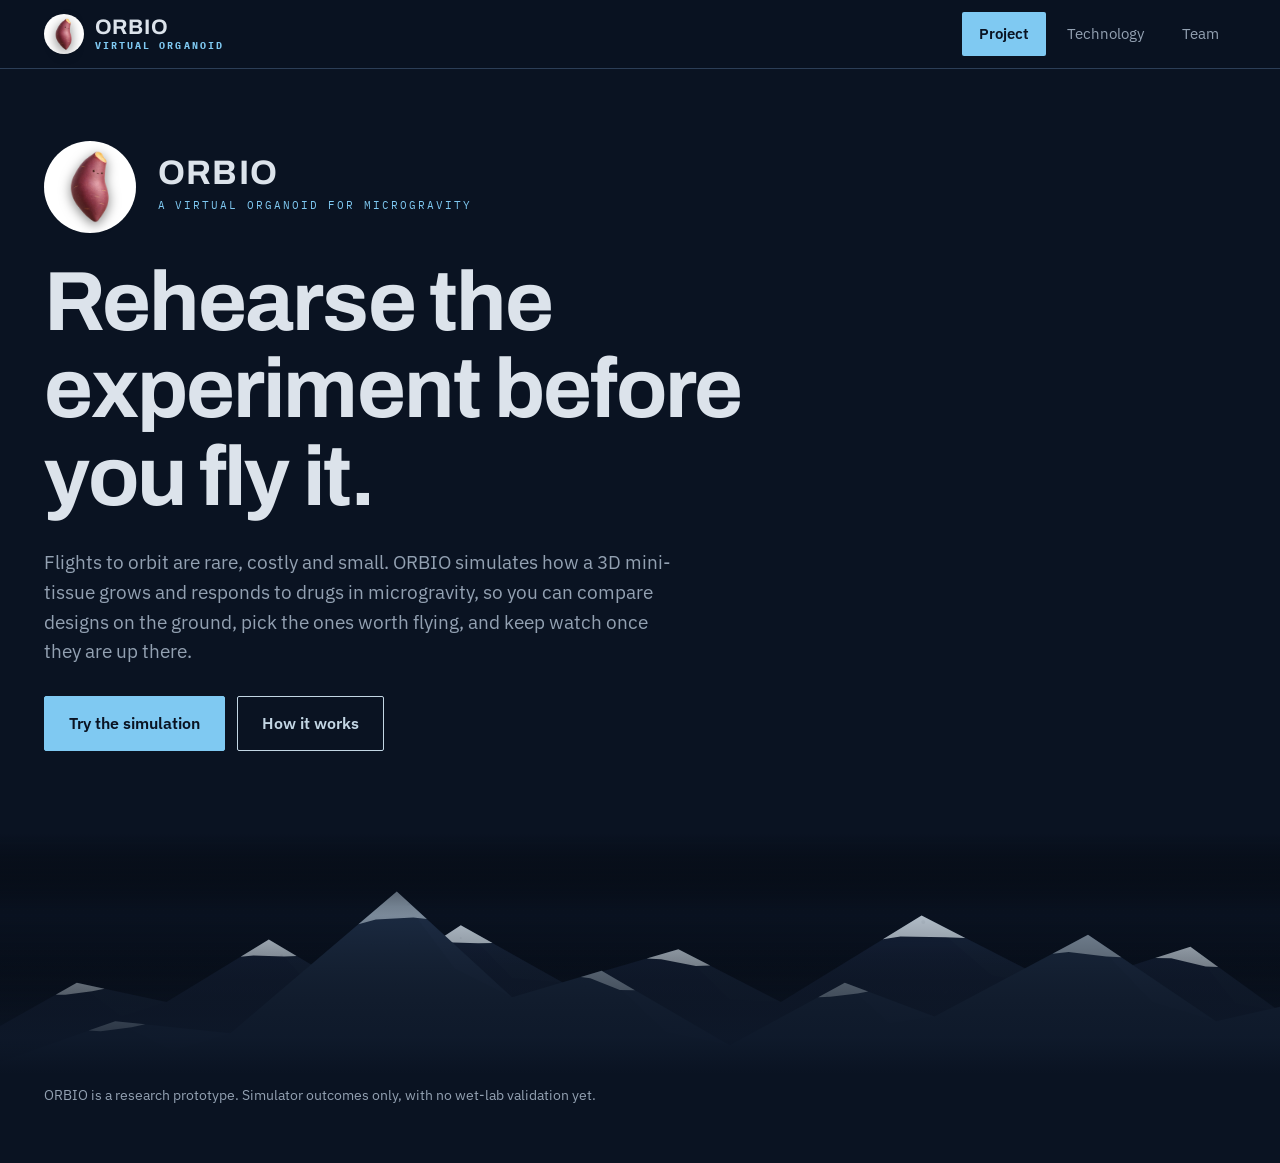
==== commit d700ccfb: "Replace app with static ORBIO website" ====
--- a/index.html
+++ b/index.html
@@ -1,332 +1,312 @@
-<!doctype html>
+<!DOCTYPE html>
 <html lang="en">
-  <head>
-    <meta charset="utf-8">
-    <meta name="viewport" content="width=device-width, initial-scale=1">
-    <title>ORBIO - A Virtual Organoid for Biology in Orbit</title>
-    <meta
-      name="description"
-      content="A public, visual explanation of ORBIO, a prototype virtual organoid for exploring biology in orbit."
-    >
-    <link rel="stylesheet" href="src/styles.css">
-    <script type="module" src="src/main.js"></script>
-  </head>
-  <body data-page="model">
-    <a class="skip-link" href="#main">Skip to content</a>
-    <header class="site-nav" data-nav>
-      <a class="wordmark" href="./" aria-label="ORBIO home">
-        <span class="wordmark-mark"></span>
-        <span>ORBIO</span>
-      </a>
-      <nav aria-label="Primary">
-        <a class="active" href="./">The Model</a>
-        <a href="explore/">Explore Results</a>
-        <a href="README.md">Technical Notes</a>
-      </nav>
-      <div class="scroll-progress" data-progress></div>
-    </header>
-
-    <main id="main">
-      <section class="hero model-hero" aria-labelledby="hero-title">
-        <div class="hero-copy" data-reveal>
-          <p class="eyebrow">Organoid Response and Biology in Orbit</p>
-          <h1 id="hero-title">ORBIO</h1>
-          <p class="hero-line">A virtual organoid for biology in orbit.</p>
-          <p class="hero-subline">
-            Explore thousands of biological conditions in software, then decide
-            what is worth testing in flight.
-          </p>
-          <p class="system-line">Physics-informed simulation / AI representation / real-data calibration</p>
-          <div class="hero-actions">
-            <a class="button primary" href="#how">Explore the model</a>
-            <a class="button secondary" href="explore/">See the results</a>
-          </div>
-        </div>
-        <figure class="hero-media" data-reveal>
-          <video
-            data-hero-video
-            autoplay
-            muted
-            loop
-            playsinline
-            preload="metadata"
-            poster="/public/media/orbio_day1_day7_poster.png"
-            aria-label="Simulator-rendered organoid growth from day 1 to day 7"
-          >
-            <source src="public/media/orbio_day1_day7.webm" type="video/webm">
-            <source src="public/media/orbio_day1_day7.mp4" type="video/mp4">
-          </video>
-          <figcaption>
-            <span>DAY 1</span>
-            <span class="day-line"></span>
-            <span>DAY 7</span>
-          </figcaption>
-        </figure>
-      </section>
-
-      <section class="section split-problem" aria-labelledby="problem-title">
-        <div class="section-kicker">Why the problem exists</div>
-        <h2 id="problem-title">We can fly biology. We cannot observe every possibility.</h2>
-        <div class="environment-map" aria-label="Ground, RPM and real flight comparison">
-          <article class="env-stage" tabindex="0" data-env="ground">
-            <svg viewBox="0 0 320 260" role="img" aria-label="Ground 1g organoid transport diagram">
-              <defs>
-                <linearGradient id="groundO2" x1="0" x2="0" y1="0" y2="1">
-                  <stop offset="0" stop-color="#d7f3f0"/>
-                  <stop offset="1" stop-color="#f7f4ee"/>
-                </linearGradient>
-              </defs>
-              <rect x="8" y="8" width="304" height="244" rx="0" fill="url(#groundO2)" stroke="#16324a" opacity=".86"/>
-              <path d="M56 46 v96" stroke="#17324a" stroke-width="4"/>
-              <path d="M42 126 l14 22 14-22" fill="none" stroke="#17324a" stroke-width="4"/>
-              <ellipse cx="170" cy="186" rx="74" ry="34" fill="#0f79c8" opacity=".22"/>
-              <g fill="none" stroke="#19a28b" stroke-width="2" opacity=".8">
-                <path d="M92 112 C126 88 168 88 202 112"/>
-                <path d="M222 118 C248 146 248 174 222 202"/>
-                <path d="M112 202 C84 176 84 146 112 120"/>
-              </g>
-              <path d="M66 218 H268" stroke="#d59a31" stroke-width="8" opacity=".32"/>
-            </svg>
-            <h3>GROUND</h3>
-            <p>Sedimentation, convection and a thinner depleted layer.</p>
-          </article>
-          <article class="env-stage" tabindex="0" data-env="rpm">
-            <svg viewBox="0 0 320 260" role="img" aria-label="RPM analogue diagram">
-              <rect x="8" y="8" width="304" height="244" fill="#f7f4ee" stroke="#16324a" opacity=".86"/>
-              <circle cx="160" cy="130" r="78" fill="none" stroke="#0f79c8" stroke-width="2" stroke-dasharray="5 8"/>
-              <path d="M160 52 a78 78 0 0 1 73 50" fill="none" stroke="#0f79c8" stroke-width="5"/>
-              <path d="M235 86 l7 25-25-5" fill="none" stroke="#0f79c8" stroke-width="4"/>
-              <ellipse cx="160" cy="134" rx="56" ry="42" fill="#19a28b" opacity=".22"/>
-              <g stroke="#d59a31" stroke-width="2" opacity=".65">
-                <path d="M72 88 C122 120 206 78 250 116"/>
-                <path d="M68 160 C126 128 204 178 252 140"/>
-                <path d="M102 210 C146 184 198 214 238 192"/>
-              </g>
-            </svg>
-            <h3>RPM / CLINOSTAT</h3>
-            <p>Fast analogues. Mixing and shear are visible covariates.</p>
-          </article>
-          <article class="env-stage" tabindex="0" data-env="flight">
-            <svg viewBox="0 0 320 260" role="img" aria-label="Real flight microgravity diagram">
-              <rect x="8" y="8" width="304" height="244" fill="#fbfaf6" stroke="#16324a" opacity=".86"/>
-              <ellipse cx="158" cy="128" rx="62" ry="48" fill="#0f79c8" opacity=".19"/>
-              <ellipse cx="158" cy="128" rx="104" ry="84" fill="none" stroke="#d59a31" stroke-width="12" opacity=".16"/>
-              <g fill="#19a28b" opacity=".65">
-                <circle cx="76" cy="74" r="3"/>
-                <circle cx="248" cy="86" r="2.5"/>
-                <circle cx="232" cy="188" r="3"/>
-                <circle cx="92" cy="190" r="2.5"/>
-              </g>
-              <path d="M94 82 l18 8 -18 8 18 8" fill="none" stroke="#d36d5d" stroke-width="2" opacity=".75"/>
-              <path d="M228 62 l18 8 -18 8 18 8" fill="none" stroke="#d36d5d" stroke-width="2" opacity=".75"/>
-              <path d="M118 224 C148 204 176 244 210 220" fill="none" stroke="#17324a" stroke-width="2" stroke-dasharray="4 6"/>
-            </svg>
-            <h3>REAL FLIGHT</h3>
-            <p>Target condition. Sparse, scarce and not interchangeable with analogues.</p>
-          </article>
-        </div>
-      </section>
-
-      <section class="section data-gap" aria-labelledby="gap-title">
-        <div>
-          <div class="section-kicker">The data gap</div>
-          <h2 id="gap-title">What happens between measurements?</h2>
-          <p>
-            Many high-information assays are destructive. Flight observations are
-            sparse. ORBIO connects those observations computationally while
-            keeping uncertainty visible.
-          </p>
-        </div>
-        <svg class="trajectory-visual" viewBox="0 0 920 320" role="img" aria-label="Sparse measurements and reconstructed latent trajectory">
-          <path class="unknown-band" d="M94 178 C258 80 410 246 566 124 S786 86 850 174 L850 234 C720 154 612 216 480 206 S238 214 94 256 Z"/>
-          <path class="latent-line" d="M94 214 C252 116 400 256 566 146 S784 106 850 186"/>
-          <g class="measurements">
-            <circle cx="94" cy="214" r="12"/>
-            <circle cx="468" cy="202" r="12"/>
-            <circle cx="850" cy="186" r="12"/>
-          </g>
-          <g class="axis-labels">
-            <text x="70" y="286">DAY 0</text>
-            <text x="438" y="286">DAY 3</text>
-            <text x="816" y="286">DAY 7</text>
-          </g>
-        </svg>
-      </section>
-
-      <section class="section how" id="how" aria-labelledby="how-title">
-        <div class="section-kicker">How ORBIO works</div>
-        <h2 id="how-title">One experiment becomes a virtual organoid, then a forecast.</h2>
-        <div class="pipeline-stage" data-pipeline>
-          <div class="pipeline-copy">
-            <ol>
-              <li data-step="0">Experiment: gravity, tissue, morphology, drug, dose, schedule, hardware.</li>
-              <li data-step="1">Virtual organoid: cells, O2, glucose, drug and mechanics evolve together.</li>
-              <li data-step="2">Cell graph: individual cells become nearby graph nodes.</li>
-              <li data-step="3">Organoid state: the graph compresses into a latent representation.</li>
-              <li data-step="4">Future prediction: day-1 state plus condition points to day-7 phenotype.</li>
-            </ol>
-            <p class="mini-equation">G_day1 -> z1 -> z7 -> phenotype</p>
-          </div>
-          <svg class="pipeline-visual" viewBox="0 0 880 520" role="img" aria-label="ORBIO pipeline transformation">
-            <g class="experiment-controls">
-              <rect x="52" y="78" width="176" height="322"/>
-              <text x="86" y="120">EXPERIMENT</text>
-              <path d="M84 158 H194 M84 198 H176 M84 238 H208 M84 278 H164 M84 318 H188 M84 358 H150" />
-            </g>
-            <g class="organoid-cloud">
-              <circle cx="382" cy="242" r="86"/>
-              <circle cx="342" cy="214" r="18"/>
-              <circle cx="392" cy="196" r="15"/>
-              <circle cx="430" cy="244" r="20"/>
-              <circle cx="358" cy="278" r="17"/>
-              <circle cx="400" cy="300" r="14"/>
-              <path d="M292 330 C340 286 420 364 474 318"/>
-            </g>
-            <g class="graph-nodes">
-              <path d="M572 188 L630 220 L604 290 L524 282 L500 220 Z"/>
-              <circle cx="572" cy="188" r="12"/>
-              <circle cx="630" cy="220" r="12"/>
-              <circle cx="604" cy="290" r="12"/>
-              <circle cx="524" cy="282" r="12"/>
-              <circle cx="500" cy="220" r="12"/>
-            </g>
-            <g class="latent-orbit">
-              <ellipse cx="728" cy="244" rx="88" ry="38"/>
-              <ellipse cx="728" cy="244" rx="58" ry="92"/>
-              <circle cx="748" cy="206" r="10"/>
-              <path d="M692 336 C732 284 774 286 808 330"/>
-            </g>
-            <g class="flow-lines">
-              <path d="M230 242 C260 238 276 238 300 242"/>
-              <path d="M472 242 C496 226 510 218 536 208"/>
-              <path d="M642 252 C672 252 678 252 696 252"/>
-            </g>
-          </svg>
-        </div>
-      </section>
-
-      <section class="section physics" aria-labelledby="physics-title">
-        <div>
-          <div class="section-kicker">Where physics enters</div>
-          <h2 id="physics-title">Transport changes before biology answers.</h2>
-          <p>
-            The current simulator represents reaction-diffusion, sedimentation,
-            finite medium and radiation. G-jitter and vibration-induced mixing
-            are marked as next work, not current capability.
-          </p>
-          <div class="segmented" role="group" aria-label="Toggle transport condition">
-            <button class="active" type="button" data-physics-mode="one-g">1g</button>
-            <button type="button" data-physics-mode="micro-g">microgravity</button>
-          </div>
-        </div>
-        <div class="transport-visual one-g" data-transport>
-          <svg viewBox="0 0 740 460" role="img" aria-label="Transport cross-section with O2, glucose and drug">
-            <defs>
-              <radialGradient id="o2Field" cx="50%" cy="46%" r="58%">
-                <stop offset="0" stop-color="#d59a31" stop-opacity=".28"/>
-                <stop offset=".54" stop-color="#80d4d0" stop-opacity=".28"/>
-                <stop offset="1" stop-color="#f7f4ee" stop-opacity="0"/>
-              </radialGradient>
-            </defs>
-            <rect x="0" y="0" width="740" height="460" fill="#fbfaf6"/>
-            <rect class="substrate" x="64" y="358" width="612" height="26"/>
-            <ellipse class="boundary" cx="366" cy="246" rx="220" ry="142"/>
-            <circle class="organoid-core" cx="366" cy="246" r="92"/>
-            <circle cx="366" cy="246" r="174" fill="url(#o2Field)"/>
-            <g class="particles">
-              <circle cx="166" cy="116" r="5"/><circle cx="238" cy="92" r="3"/><circle cx="580" cy="128" r="5"/>
-              <circle cx="616" cy="288" r="4"/><circle cx="118" cy="284" r="4"/><circle cx="512" cy="90" r="3"/>
-            </g>
-            <g class="transport-arrows">
-              <path d="M146 210 C218 164 274 170 322 200"/>
-              <path d="M592 220 C522 168 468 174 420 206"/>
-              <path d="M366 78 v86"/>
-            </g>
-            <text x="84" y="82">O2 / glucose / drug</text>
-            <text class="mode-label" x="84" y="418">1g: settled organoid, thinner boundary layer, convection present</text>
-          </svg>
-        </div>
-      </section>
-
-      <section class="section data-model" aria-labelledby="data-model-title">
-        <div class="section-kicker">From real data to model priors</div>
-        <h2 id="data-model-title">Data can set direction. The magnitude still has assumptions.</h2>
-        <div class="flow-strip" aria-label="NASA omics data to ORBIO model prior flow">
-          <span>NASA / public flight data</span>
-          <span>transcriptomics</span>
-          <span>gene programs</span>
-          <span>microgravity effect</span>
-          <span>model prior</span>
-          <span>ORBIO</span>
-        </div>
-        <p class="numeric-example">
-          Neural proliferation program:
-          <strong data-neural-delta>Delta score -0.62</strong>
-          mapped to proliferation multiplier
-          <strong data-neural-multiplier>0.911</strong>.
-        </p>
-        <p class="caveat">Direction supported by data; mapping magnitude remains model-dependent.</p>
-      </section>
-
-      <section class="section funnel" aria-labelledby="funnel-title">
-        <div class="section-kicker">From possibilities to flight</div>
-        <h2 id="funnel-title">Thousands of virtual conditions should become a smaller, better flight question.</h2>
-        <div class="funnel-visual" data-funnel aria-label="Virtual scenario funnel">
-          <div class="scenario-dots" data-funnel-dots></div>
-          <div class="funnel-neck"></div>
-          <div class="flight-window">flight opportunity</div>
-        </div>
-        <p>
-          The scarce resource is not rocket mass alone. It is iteration time and
-          high-quality biological information.
-        </p>
-      </section>
-
-      <section class="section closed-loop" aria-labelledby="loop-title">
-        <div>
-          <div class="section-kicker">Closed loop</div>
-          <h2 id="loop-title">Every experiment should make the next model less wrong.</h2>
-        </div>
-        <svg class="loop-visual" viewBox="0 0 720 520" role="img" aria-label="ORBIO closed-loop diagram">
-          <circle cx="360" cy="260" r="170" fill="none" stroke="#16324a" stroke-width="1.4" stroke-dasharray="4 10"/>
-          <g class="loop-items">
-            <text x="298" y="76">GROUND DATA</text>
-            <text x="538" y="168">ORBIO</text>
-            <text x="492" y="384">VIRTUAL EXPERIMENTS</text>
-            <text x="238" y="468">SELECT FLIGHT</text>
-            <text x="72" y="338">REAL FLIGHT</text>
-            <text x="88" y="172">NEW DATA</text>
-          </g>
-          <path class="orbiting-line" d="M360 90 C552 92 610 304 478 424 C316 552 94 412 126 224 C154 62 306 58 360 90"/>
-          <circle class="orbiting-dot" cx="360" cy="90" r="8"/>
-          <text x="310" y="266" class="center-label">RPM / imaging / omics / medium telemetry</text>
-        </svg>
-      </section>
-
-      <section class="section is-not" aria-labelledby="truth-title">
-        <h2 id="truth-title">What ORBIO is, and what it is not.</h2>
-        <div class="contrast-columns">
-          <div>
-            <h3>ORBIO is</h3>
-            <p>a research prototype</p>
-            <p>a multiscale virtual experiment engine</p>
-            <p>uncertainty-aware</p>
-            <p>a bridge between analogues and real flight</p>
-          </div>
-          <div>
-            <h3>ORBIO is not</h3>
-            <p>a replacement for flight experiments</p>
-            <p>a clinically validated predictor</p>
-            <p>a complete first-principles model</p>
-            <p>proof that a drug will behave a certain way in orbit</p>
-          </div>
-        </div>
-      </section>
-
-      <section class="section final-cta" aria-labelledby="break-title">
-        <h2 id="break-title">We built the model. Now break it.</h2>
-        <a class="button primary" href="explore/">Explore the results</a>
-      </section>
-    </main>
-  </body>
+<head>
+<meta charset="utf-8">
+<meta name="viewport" content="width=device-width, initial-scale=1, viewport-fit=cover">
+<title>ORBIO — rehearse space biology before you fly it</title>
+<meta name="description" content="A virtual organoid for microgravity: compare experiment designs on the ground, then follow them in orbit.">
+<link rel="icon" href="data:image/svg+xml,%3Csvg%20xmlns%3D%22http%3A//www.w3.org/2000/svg%22%20viewBox%3D%220%200%2064%2064%22%3E%3Ccircle%20cx%3D%2232%22%20cy%3D%2232%22%20r%3D%2232%22%20fill%3D%22%23FFFFFF%22/%3E%3Cg%20transform%3D%22translate%2832%2032%29%20scale%280.84%29%20translate%28-32%20-32%29%22%3E%3Cpath%20d%3D%22M%2021.00%2050.50%20L%2022.57%2050.00%20L%2023.06%2049.68%20L%2023.41%2049.39%20L%2023.69%2049.12%20L%2023.93%2048.85%20L%2024.15%2048.59%20L%2024.34%2048.34%20L%2024.52%2048.09%20L%2024.69%2047.84%20L%2024.85%2047.60%20L%2025.00%2047.37%20L%2025.15%2047.14%20L%2025.28%2046.91%20L%2025.42%2046.68%20L%2025.55%2046.46%20L%2025.68%2046.24%20L%2025.80%2046.03%20L%2025.92%2045.81%20L%2026.04%2045.60%20L%2026.16%2045.40%20L%2026.28%2045.19%20L%2026.39%2044.99%20L%2026.50%2044.79%20L%2026.61%2044.59%20L%2026.72%2044.39%20L%2026.83%2044.20%20L%2026.94%2044.01%20L%2027.05%2043.82%20L%2027.15%2043.64%20L%2027.26%2043.45%20L%2027.36%2043.27%20L%2027.47%2043.09%20L%2027.57%2042.91%20L%2027.67%2042.74%20L%2027.77%2042.56%20L%2027.88%2042.39%20L%2027.98%2042.22%20L%2028.08%2042.06%20L%2028.18%2041.89%20L%2028.28%2041.73%20L%2028.38%2041.57%20L%2028.48%2041.41%20L%2028.57%2041.25%20L%2028.67%2041.10%20L%2028.77%2040.94%20L%2028.87%2040.79%20L%2028.96%2040.64%20L%2029.06%2040.49%20L%2029.16%2040.34%20L%2029.25%2040.20%20L%2029.35%2040.06%20L%2029.44%2039.91%20L%2029.53%2039.77%20L%2029.63%2039.64%20L%2029.72%2039.50%20L%2029.81%2039.36%20L%2029.91%2039.23%20L%2030.00%2039.10%20L%2030.09%2038.96%20L%2030.18%2038.83%20L%2030.27%2038.71%20L%2030.36%2038.58%20L%2030.45%2038.45%20L%2030.54%2038.33%20L%2030.62%2038.20%20L%2030.71%2038.08%20L%2030.80%2037.96%20L%2030.88%2037.84%20L%2030.97%2037.72%20L%2031.06%2037.60%20L%2031.14%2037.48%20L%2031.23%2037.36%20L%2031.31%2037.25%20L%2031.39%2037.13%20L%2031.48%2037.01%20L%2031.56%2036.90%20L%2031.64%2036.79%20L%2031.72%2036.67%20L%2031.80%2036.56%20L%2031.88%2036.45%20L%2031.96%2036.34%20L%2032.04%2036.22%20L%2032.12%2036.11%20L%2032.20%2036.00%20L%2032.27%2035.89%20L%2032.35%2035.78%20L%2032.43%2035.67%20L%2032.50%2035.56%20L%2032.58%2035.45%20L%2032.65%2035.34%20L%2032.73%2035.23%20L%2032.80%2035.12%20L%2032.88%2035.01%20L%2032.95%2034.90%20L%2033.03%2034.79%20L%2033.10%2034.68%20L%2033.17%2034.57%20L%2033.25%2034.46%20L%2033.32%2034.35%20L%2033.39%2034.23%20L%2033.46%2034.12%20L%2033.53%2034.01%20L%2033.61%2033.89%20L%2033.68%2033.78%20L%2033.75%2033.67%20L%2033.82%2033.55%20L%2033.89%2033.43%20L%2033.96%2033.32%20L%2034.04%2033.20%20L%2034.11%2033.08%20L%2034.18%2032.96%20L%2034.25%2032.84%20L%2034.32%2032.72%20L%2034.40%2032.60%20L%2034.47%2032.48%20L%2034.54%2032.35%20L%2034.61%2032.23%20L%2034.69%2032.10%20L%2034.76%2031.98%20L%2034.83%2031.85%20L%2034.91%2031.72%20L%2034.98%2031.59%20L%2035.06%2031.46%20L%2035.14%2031.33%20L%2035.21%2031.20%20L%2035.29%2031.06%20L%2035.37%2030.93%20L%2035.44%2030.79%20L%2035.52%2030.65%20L%2035.60%2030.51%20L%2035.68%2030.37%20L%2035.76%2030.23%20L%2035.84%2030.09%20L%2035.93%2029.94%20L%2036.01%2029.80%20L%2036.10%2029.65%20L%2036.18%2029.50%20L%2036.27%2029.35%20L%2036.35%2029.20%20L%2036.44%2029.05%20L%2036.53%2028.89%20L%2036.62%2028.74%20L%2036.71%2028.58%20L%2036.80%2028.42%20L%2036.90%2028.26%20L%2036.99%2028.10%20L%2037.09%2027.94%20L%2037.19%2027.78%20L%2037.28%2027.61%20L%2037.38%2027.44%20L%2037.48%2027.28%20L%2037.59%2027.11%20L%2037.69%2026.93%20L%2037.79%2026.76%20L%2037.90%2026.59%20L%2038.01%2026.41%20L%2038.12%2026.23%20L%2038.23%2026.05%20L%2038.34%2025.87%20L%2038.45%2025.69%20L%2038.56%2025.51%20L%2038.68%2025.32%20L%2038.80%2025.13%20L%2038.92%2024.94%20L%2039.04%2024.75%20L%2039.16%2024.56%20L%2039.28%2024.36%20L%2039.41%2024.17%20L%2039.53%2023.97%20L%2039.66%2023.77%20L%2039.79%2023.57%20L%2039.92%2023.36%20L%2040.05%2023.16%20L%2040.18%2022.95%20L%2040.32%2022.73%20L%2040.45%2022.52%20L%2040.59%2022.30%20L%2040.73%2022.09%20L%2040.87%2021.86%20L%2041.01%2021.64%20L%2041.15%2021.41%20L%2041.29%2021.18%20L%2041.43%2020.94%20L%2041.58%2020.70%20L%2041.72%2020.46%20L%2041.87%2020.21%20L%2042.01%2019.95%20L%2042.16%2019.69%20L%2042.30%2019.43%20L%2042.45%2019.15%20L%2042.59%2018.87%20L%2042.73%2018.57%20L%2042.87%2018.26%20L%2043.00%2017.93%20L%2043.13%2017.59%20L%2043.24%2017.21%20L%2043.35%2016.79%20L%2043.42%2016.31%20L%2043.45%2015.69%20L%2043.00%2014.00%20L%2043.00%2014.00%20L%2042.04%2012.54%20L%2041.54%2012.15%20L%2041.11%2011.90%20L%2040.70%2011.72%20L%2040.31%2011.58%20L%2039.93%2011.47%20L%2039.57%2011.38%20L%2039.21%2011.31%20L%2038.85%2011.26%20L%2038.50%2011.22%20L%2038.16%2011.19%20L%2037.82%2011.16%20L%2037.48%2011.15%20L%2037.15%2011.14%20L%2036.81%2011.14%20L%2036.49%2011.15%20L%2036.16%2011.16%20L%2035.84%2011.18%20L%2035.51%2011.20%20L%2035.19%2011.23%20L%2034.87%2011.26%20L%2034.56%2011.30%20L%2034.24%2011.34%20L%2033.93%2011.39%20L%2033.62%2011.44%20L%2033.31%2011.49%20L%2033.00%2011.55%20L%2032.70%2011.61%20L%2032.39%2011.67%20L%2032.09%2011.74%20L%2031.79%2011.81%20L%2031.49%2011.88%20L%2031.19%2011.96%20L%2030.90%2012.04%20L%2030.60%2012.12%20L%2030.31%2012.21%20L%2030.02%2012.30%20L%2029.73%2012.39%20L%2029.44%2012.49%20L%2029.15%2012.59%20L%2028.86%2012.69%20L%2028.58%2012.80%20L%2028.30%2012.91%20L%2028.02%2013.02%20L%2027.74%2013.13%20L%2027.46%2013.25%20L%2027.18%2013.37%20L%2026.91%2013.49%20L%2026.64%2013.62%20L%2026.37%2013.74%20L%2026.10%2013.87%20L%2025.83%2014.01%20L%2025.57%2014.15%20L%2025.30%2014.29%20L%2025.04%2014.43%20L%2024.78%2014.57%20L%2024.52%2014.72%20L%2024.27%2014.87%20L%2024.01%2015.03%20L%2023.76%2015.18%20L%2023.51%2015.34%20L%2023.26%2015.50%20L%2023.01%2015.67%20L%2022.77%2015.83%20L%2022.53%2016.00%20L%2022.29%2016.18%20L%2022.05%2016.35%20L%2021.81%2016.53%20L%2021.58%2016.71%20L%2021.35%2016.90%20L%2021.12%2017.08%20L%2020.89%2017.27%20L%2020.67%2017.46%20L%2020.45%2017.65%20L%2020.23%2017.85%20L%2020.01%2018.05%20L%2019.79%2018.25%20L%2019.58%2018.45%20L%2019.37%2018.66%20L%2019.17%2018.87%20L%2018.96%2019.08%20L%2018.76%2019.29%20L%2018.56%2019.51%20L%2018.36%2019.73%20L%2018.17%2019.95%20L%2017.98%2020.17%20L%2017.79%2020.40%20L%2017.60%2020.62%20L%2017.42%2020.85%20L%2017.24%2021.09%20L%2017.07%2021.32%20L%2016.89%2021.56%20L%2016.72%2021.79%20L%2016.55%2022.03%20L%2016.39%2022.28%20L%2016.23%2022.52%20L%2016.07%2022.77%20L%2015.91%2023.01%20L%2015.76%2023.26%20L%2015.61%2023.52%20L%2015.46%2023.77%20L%2015.32%2024.03%20L%2015.18%2024.28%20L%2015.04%2024.54%20L%2014.91%2024.80%20L%2014.78%2025.06%20L%2014.65%2025.33%20L%2014.53%2025.59%20L%2014.41%2025.86%20L%2014.30%2026.13%20L%2014.18%2026.39%20L%2014.07%2026.67%20L%2013.97%2026.94%20L%2013.86%2027.21%20L%2013.76%2027.48%20L%2013.67%2027.76%20L%2013.58%2028.04%20L%2013.49%2028.31%20L%2013.40%2028.59%20L%2013.32%2028.87%20L%2013.24%2029.15%20L%2013.17%2029.43%20L%2013.09%2029.72%20L%2013.03%2030.00%20L%2012.96%2030.28%20L%2012.90%2030.57%20L%2012.84%2030.85%20L%2012.79%2031.14%20L%2012.74%2031.42%20L%2012.69%2031.71%20L%2012.65%2032.00%20L%2012.61%2032.29%20L%2012.58%2032.57%20L%2012.54%2032.86%20L%2012.51%2033.15%20L%2012.49%2033.44%20L%2012.47%2033.73%20L%2012.45%2034.02%20L%2012.43%2034.31%20L%2012.42%2034.60%20L%2012.41%2034.89%20L%2012.41%2035.18%20L%2012.41%2035.46%20L%2012.41%2035.75%20L%2012.42%2036.04%20L%2012.43%2036.33%20L%2012.44%2036.62%20L%2012.46%2036.91%20L%2012.48%2037.20%20L%2012.50%2037.49%20L%2012.53%2037.78%20L%2012.56%2038.06%20L%2012.59%2038.35%20L%2012.63%2038.64%20L%2012.67%2038.93%20L%2012.71%2039.21%20L%2012.76%2039.50%20L%2012.81%2039.78%20L%2012.86%2040.07%20L%2012.92%2040.35%20L%2012.98%2040.64%20L%2013.05%2040.92%20L%2013.12%2041.20%20L%2013.19%2041.48%20L%2013.26%2041.76%20L%2013.34%2042.04%20L%2013.42%2042.32%20L%2013.51%2042.60%20L%2013.60%2042.88%20L%2013.69%2043.16%20L%2013.79%2043.43%20L%2013.89%2043.71%20L%2013.99%2043.98%20L%2014.10%2044.26%20L%2014.22%2044.53%20L%2014.33%2044.80%20L%2014.45%2045.07%20L%2014.58%2045.34%20L%2014.71%2045.61%20L%2014.84%2045.87%20L%2014.98%2046.14%20L%2015.12%2046.40%20L%2015.27%2046.67%20L%2015.43%2046.93%20L%2015.59%2047.19%20L%2015.75%2047.45%20L%2015.93%2047.70%20L%2016.11%2047.96%20L%2016.30%2048.21%20L%2016.50%2048.46%20L%2016.71%2048.71%20L%2016.93%2048.96%20L%2017.17%2049.20%20L%2017.43%2049.44%20L%2017.71%2049.67%20L%2018.02%2049.90%20L%2018.37%2050.11%20L%2018.79%2050.32%20L%2019.35%2050.50%20L%2021.00%2050.50%20Z%22%20fill%3D%22%238A5A7A%22/%3E%3Cpath%20d%3D%22M%2041.01%2021.64%20Q%2038.45%2016.24%2035.19%2011.23%20Q%2041.02%2011.54%2043.52%2013.71%20Q%2043.75%2016.84%2041.01%2021.64%20Z%22%20fill%3D%22%23E8C98A%22/%3E%3Cg%20fill%3D%22%232B1418%22%3E%3Ccircle%20cx%3D%2220.28%22%20cy%3D%2228.13%22%20r%3D%221.8%22/%3E%3Ccircle%20cx%3D%2226.48%22%20cy%3D%2226.73%22%20r%3D%221.8%22/%3E%3C/g%3E%3Cg%20stroke%3D%22%232B1418%22%20fill%3D%22none%22%3E%3Cpath%20d%3D%22M%2020.68%2032.53%20q%203.0%202.4%205.8%20-0.7%22%20fill%3D%22none%22%20stroke-width%3D%221.9%22%20stroke-linecap%3D%22round%22/%3E%3C/g%3E%3C/g%3E%3C/svg%3E">
+<link rel="preconnect" href="https://fonts.googleapis.com"><link rel="preconnect" href="https://fonts.gstatic.com" crossorigin>
+<link href="https://fonts.googleapis.com/css2?family=Archivo:wght@500;600;700&family=IBM+Plex+Mono:wght@400;500&family=IBM+Plex+Sans:ital,wght@0,400;0,500;0,600;1,400&display=swap" rel="stylesheet">
+<style>
+:root{
+  --void:#0A1322; --deep:#111D30; --panel:#17253B; --panel-2:#1F2F49; --edge:#2C3E57;
+  --ice:#DCE3EB; --mist:#93A1B2; --signal:#C3D6E4; --bright:#7FC9F2; --bright-dim:#58A6D6; --signal-dim:#8699AA; --flag:#C9A97E; --alert:#C98A8F;
+  --grow:#C3D6E4; --slow:#7D90A6; --rest:#8E86A6; --dead:#4A5668;
+  --mountain-back:#15223A; --mountain-front:#1C2C44; --mountain-snow:#CEDAE4; --mountain-snow-secondary:#A3B3C2; --mountain-fog:#0A1322;
+  --mountain-rock:#2B3A52; --mountain-haze:#223247; --mountain-height:240px;
+  --logo-body:#8878B4; --logo-ring:#7FC9F2; --logo-cut:#D8D4E2; --logo-face:#141B28;
+  --display:"Archivo","Helvetica Neue",Arial,sans-serif;
+  --sans:"IBM Plex Sans","Helvetica Neue",Arial,sans-serif;
+  --mono:"IBM Plex Mono",ui-monospace,Menlo,Consolas,monospace;
+  box-sizing:border-box; padding-top:env(safe-area-inset-top,0px); padding-bottom:env(safe-area-inset-bottom,0px);
+}
+*,*::before,*::after{box-sizing:inherit}
+html{scroll-padding-top:calc(env(safe-area-inset-top,0px) + 84px);scroll-behavior:smooth}
+@media (prefers-reduced-motion:reduce){html{scroll-behavior:auto}}
+body{margin:0;background:var(--void);color:var(--ice);font-family:var(--sans);font-size:17px;line-height:1.62;-webkit-font-smoothing:antialiased}
+a{color:inherit}
+h1,h2,h3{font-family:var(--display);line-height:1.05;margin:0;letter-spacing:-.02em;font-weight:700}
+p{margin:0 0 1em;max-width:66ch}
+:focus-visible{outline:2px solid var(--bright);outline-offset:3px;border-radius:3px}
+.wrap{max-width:1440px;margin:0 auto;padding:0 clamp(18px,3.4vw,44px)}
+.m{font-family:var(--mono);font-size:12.5px;letter-spacing:.06em;color:var(--mist)}
+.ref{font-family:var(--mono);font-size:12px;color:var(--signal-dim)}
+.mute{color:var(--mist)}
+/* nav */
+header.bar{position:sticky;top:0;z-index:20;background:color-mix(in srgb,var(--void) 86%,transparent);backdrop-filter:blur(12px);-webkit-backdrop-filter:blur(12px);border-bottom:1px solid var(--edge);padding-top:env(safe-area-inset-top,0px)}
+.bar-in{display:flex;align-items:center;gap:20px;height:68px}
+.logo{display:flex;align-items:center;gap:11px;text-decoration:none;font-family:var(--display);font-weight:700;font-size:21px;letter-spacing:.01em}
+.logo svg{width:28px;height:28px;flex:none}
+nav.tabs{display:flex;gap:4px;margin-left:auto}
+nav.tabs a{text-decoration:none;font-size:15px;padding:9px 16px;border-radius:2px;color:var(--mist);border:1px solid transparent}
+nav.tabs a:hover{color:var(--ice)}
+nav.tabs a[aria-current="page"]{color:#0A1322;background:var(--bright);font-weight:600}
+main>section.page{display:none}
+main>section.page.on{display:block}
+.block{padding:104px 0;border-top:1px solid var(--edge)}
+h2.sec{max-width:17ch}
+h2.sec+.lede{margin-top:18px}
+.btns{display:flex;flex-wrap:wrap;gap:12px;margin-top:30px}
+.btn{display:inline-block;text-decoration:none;font-weight:600;font-size:15.5px;padding:14px 24px;border-radius:2px;border:1px solid var(--signal);color:var(--signal)}
+.btn.primary{background:var(--bright);color:#0A1322;border-color:var(--bright)}
+.btn:hover{background:var(--signal);color:#101827}
+/* hero */
+.hero{position:relative;min-height:min(62vh,560px);display:flex;align-items:center;overflow:hidden}
+.hero-grid{display:block;width:100%;padding-top:72px;padding-bottom:84px;position:relative;z-index:2}
+.hero h1{max-width:15ch}
+.hero .lede{margin-top:26px}
+.orbio-mountains{position:relative;width:100%;height:var(--mountain-height);overflow:hidden;background:transparent;margin-top:-1px}
+.orbio-mountains__canvas{width:100%;height:100%;display:block}
+
+footer{border-top:0;padding:10px 0 56px;font-size:14px;color:var(--mist)}
+
+.logo svg{width:34px;height:34px;flex:none}
+.logo .wm{display:flex;flex-direction:column;line-height:1}
+.logo .wm b{font-family:var(--display);font-weight:700;font-size:21px;letter-spacing:.04em}
+.logo .wm small{font-family:var(--mono);font-size:9.5px;letter-spacing:.22em;color:var(--bright);margin-top:3px}
+.lockup{display:flex;align-items:center;gap:22px;margin-bottom:26px}
+.lockup svg{width:72px;height:72px;flex:none}
+.lockup b{font-family:var(--display);font-size:34px;letter-spacing:.04em;display:block;line-height:1}
+.lockup small{font-family:var(--mono);font-size:11px;letter-spacing:.18em;color:var(--bright)}
+@media (max-width:560px){.lockup .pmark{width:62px;height:62px}}
+
+/* one-time hero entrance: the mark drops in, then the words arrive */
+.lockup{position:relative}
+.lockup .pmark{transform-origin:50% 86%}
+.lockup .impact{position:absolute;left:0;bottom:-6px;width:72px;height:2px;background:var(--bright);opacity:0;transform:scaleX(.2);border-radius:2px}
+.play-intro .lockup .pmark{animation:orb-drop 980ms cubic-bezier(.3,.85,.35,1) both}
+.play-intro .lockup .impact{animation:orb-impact 620ms ease-out 820ms both}
+.play-intro .reveal{opacity:0;animation:orb-rise 620ms cubic-bezier(.2,.7,.3,1) both}
+.play-intro .r1{animation-delay:860ms}
+.play-intro .r2{animation-delay:980ms}
+.play-intro .r3{animation-delay:1200ms}
+.play-intro .r4{animation-delay:1360ms}
+@keyframes orb-drop{
+  0%{transform:translateY(-52vh) rotate(-26deg) scale(1.12);opacity:0}
+  28%{opacity:1}
+  62%{transform:translateY(0) rotate(0deg) scale(1)}
+  72%{transform:translateY(0) scaleX(1.16) scaleY(.84)}
+  82%{transform:translateY(-13px) scaleX(.96) scaleY(1.05)}
+  92%{transform:translateY(0) scaleX(1.05) scaleY(.96)}
+  100%{transform:translateY(0) scale(1)}}
+@keyframes orb-impact{0%{opacity:.9;transform:scaleX(.2)}60%{opacity:.45}100%{opacity:0;transform:scaleX(1.5)}}
+@keyframes orb-rise{from{opacity:0;transform:translateY(16px)}to{opacity:1;transform:none}}
+@keyframes orb-fade{from{opacity:0;transform:scale(.96)}to{opacity:1;transform:none}}
+@media (prefers-reduced-motion:reduce){
+  .play-intro .lockup .pmark,
+  .play-intro .lockup .impact,
+  .play-intro .reveal{animation:none;opacity:1;transform:none}
+}
+
+/* the interactive experiment, embedded from its own page */
+.xp{border-top:1px solid var(--edge);padding:64px 0 0}
+.xp-head{margin-bottom:26px}
+.xp-head h2{max-width:18ch;margin-top:6px}
+.xp-head p{margin:12px 0 0;max-width:62ch}
+.xp-frame{position:relative;border-top:1px solid var(--edge);border-bottom:1px solid var(--edge);background:var(--deep)}
+.xp-frame iframe{display:block;width:100%;height:1600px;border:0;background:transparent;color-scheme:dark}
+.xp-note{padding:14px clamp(18px,3.4vw,44px) 64px;max-width:none;margin:0}
+@media (max-width:820px){.xp-frame iframe{height:1280px}}
+
+/* small screens: single column, roomier tap targets, no sideways scroll */
+@media (max-width:760px){
+  body{font-size:16px}
+  .bar-in{height:60px;gap:12px}
+  .logo svg{width:30px;height:30px}
+  nav.tabs{gap:2px}
+  nav.tabs a{padding:8px 11px;font-size:14px}
+  .block{padding:64px 0}
+  .hero{min-height:auto}
+  .facts,            .xp-head h2{max-width:none}
+}
+@media (max-width:420px){
+  .wrap{padding:0 16px}
+  .logo .wm small{display:none}
+}
+
+/* brand mark: the rendered tuber with its orbit */
+.pmark{position:relative;display:inline-block;width:38px;height:38px;flex:none}
+.pmark-disc{position:absolute;inset:0;border-radius:50%;background:#FFFFFF}
+.pmark img{position:absolute;left:50%;top:50%;transform:translate(-50%,-50%);height:84%;width:auto;filter:drop-shadow(0 3px 6px rgba(0,0,0,.5));animation:lg-breathe 5.4s ease-in-out infinite}
+.logo .pmark{width:40px;height:40px}
+.lockup .pmark{width:92px;height:92px}
+@keyframes lg-breathe{0%,100%{transform:translate(-50%,-50%) rotate(-1.6deg) scale(1)}46%{transform:translate(-50%,-54%) rotate(1.8deg) scale(1.03)}}
+.logo:hover .pmark img,.lockup:hover .pmark img{animation-duration:2.1s}
+@media (prefers-reduced-motion:reduce){.pmark img{animation:none}}
+
+.flow-fig{margin:40px 0 0}
+.flow-fig img{display:block;width:100%;height:auto;border:1px solid var(--edge);border-radius:4px;background:var(--deep)}
+.flow-fig figcaption{margin-top:14px;max-width:none}
+
+/* the mascot and why it is a sweet potato */
+.story{display:grid;grid-template-columns:200px 1fr;gap:40px;align-items:center;margin-top:56px;border-top:1px solid var(--edge);padding-top:48px}
+.story-art{position:relative;width:200px;height:200px}
+.story-art .disc{position:absolute;inset:0;border-radius:50%;background:#FFFFFF}
+.story-art img{position:absolute;left:50%;top:50%;transform:translate(-50%,-50%);height:84%;width:auto;filter:drop-shadow(0 10px 18px rgba(0,0,0,.45));animation:lg-breathe 5.4s ease-in-out infinite}
+.story h3{margin-bottom:12px}
+.story p{margin:0 0 .9em;max-width:62ch}
+.story p:last-child{margin-bottom:0}
+@media (max-width:760px){.story{grid-template-columns:1fr;gap:26px}.story-art{width:150px;height:150px}}
+
+/* type scale: one ladder for every page
+   L1 page title · L2 section heading · L3 sub-heading · lede · body · caption · eyebrow */
+.hero h1,.t1{font-size:clamp(42px,6.6vw,84px);line-height:1.04;letter-spacing:-.022em}
+h2.sec,.t2{font-size:clamp(32px,4.4vw,56px);line-height:1.08;letter-spacing:-.018em}
+.xp-head h2,.story h3,.t3{font-size:clamp(24px,2.6vw,34px);line-height:1.15;letter-spacing:-.012em}
+.lede{font-size:clamp(18px,1.5vw,21px);line-height:1.55;color:var(--mist);max-width:58ch}
+.xp-head p,.story p{font-size:17px;line-height:1.6;color:var(--mist)}
+.flow-fig figcaption,.xp-note{font-size:14px;line-height:1.55;color:var(--mist)}
+.m{font-family:var(--mono);font-size:12.5px;letter-spacing:.1em;color:var(--mist)}
+</style>
+</head>
+<body>
+<header class="bar"><div class="wrap bar-in">
+  <a class="logo" href="#project" aria-label="ORBIO home"><span class="pmark" aria-hidden="true"><span class="pmark-disc"></span><img src="./assets/mascot.webp" alt=""></span><span class="wm"><b>ORBIO</b><small>VIRTUAL ORGANOID</small></span></a>
+  <nav class="tabs" aria-label="Pages">
+    <a href="#project" data-page="project" aria-current="page">Project</a>
+    <a href="#technology" data-page="technology">Technology</a>
+    <a href="#team" data-page="team">Team</a>
+  </nav>
+</div></header>
+
+<main>
+<!-- ============ PAGE 1 ============ -->
+<section class="page on" id="page-project" aria-label="Project">
+  <div class="hero">
+    <div class="wrap hero-grid">
+      <div>
+        <div class="lockup"><span class="pmark" aria-hidden="true"><span class="pmark-disc"></span><img src="./assets/mascot.webp" alt=""></span><span class="reveal r1"><b>ORBIO</b><small>A VIRTUAL ORGANOID FOR MICROGRAVITY</small></span><span class="impact" aria-hidden="true"></span></div>
+        <h1 class="reveal r2">Rehearse the experiment before you fly it.</h1>
+        <p class="lede reveal r3">Flights to orbit are rare, costly and small. ORBIO simulates how a 3D mini-tissue grows and responds to drugs in microgravity, so you can compare designs on the ground, pick the ones worth flying, and keep watch once they are up there.</p>
+        <div class="btns reveal r4"><a class="btn primary" href="#experiment">Try the simulation</a><a class="btn" href="#technology">How it works</a></div>
+      </div>
+    </div>
+  </div>
+
+  </section>
+
+<!-- ============ PAGE 2 ============ -->
+<section class="page" id="page-technology" aria-label="Technology">
+  <div class="block" style="border-top:0;padding-top:72px"><div class="wrap">
+    <h2 class="sec" style="max-width:none">How it works</h2>
+    <figure class="flow-fig" style="margin-top:28px">
+      <img src="./assets/flowchart.png" alt="ORBIO pipeline: inputs (experiment plan, literature priors, transcriptomics, proteomics, in-flight measurements) feed five steps (simulate, snapshot at 24 h, learn a cell-graph representation, predict with a deep ensemble, test on unseen conditions) and produce growth class, growth size, cell fates, uncertainty and a digital twin forecast.">
+      <figcaption>Simulator outcomes only, no wet-lab validation. AUC 0.88 is the growth-class AUC with flight microgravity held out of training; accuracy on that test is 0.83, the same as always predicting “grows”.</figcaption>
+    </figure>
+  </div></div>
+  <div class="xp" id="experiment">
+    <div class="wrap xp-head">
+      <p class="m">INTERACTIVE</p>
+      <h2>Run a virtual experiment now.</h2>
+      <p>Pick a gravity condition, a tissue and a morphology, then watch the organoid develop from day 0 to day 7 — you will see the cell states and how it grows.</p>
+    </div>
+    <div class="xp-frame"><iframe src="experiment/" title="ORBIO virtual experiment" loading="lazy"></iframe></div>
+    <p class="xp-note">Illustrative demo. The trajectories come from a browser-side surrogate of the ORBIO simulator, not from a live run of the full model.</p>
+  </div>
+
+</section>
+
+<!-- ============ PAGE 3 ============ -->
+<section class="page" id="page-team" aria-label="Team">
+  <div class="block" style="border-top:0;padding-top:76px"><div class="wrap">
+    <p class="m">WHAT WE BUILD</p>
+    <h2 class="sec" style="max-width:15ch;margin-top:14px">Software that predicts your experiment in orbit.</h2>
+    <p class="lede" style="margin-top:22px">Decide earlier. Move faster.</p>
+    <div class="story">
+      <div class="story-art" aria-hidden="true"><span class="disc"></span><img src="./assets/mascot.webp" alt=""></div>
+      <div>
+        <h3>Why a sweet potato</h3>
+        <p>It grows underground, where nobody can watch it. You tend it, you wait, and you only find out what happened when you dig it up.</p>
+        <p>That is still what flying biology to orbit feels like. You seal the hardware, it leaves, and months later you open it and read the result. ORBIO exists to shorten that blind stretch: to know a little more about what is happening before the digging.</p>
+      </div>
+    </div>
+
+  </div></div>
+</section>
+</main>
+<div class="orbio-mountains" data-orbio-mountains aria-hidden="true"><canvas class="orbio-mountains__canvas"></canvas></div>
+<footer><div class="wrap">ORBIO is a research prototype. Simulator outcomes only, with no wet-lab validation yet.</div></footer>
+<script>
+// ---------- routing ----------
+const PAGES=["project","technology","team"];
+function route(){
+  const h=(location.hash||"#project").slice(1); let page=h,anchor=null;
+  if(!PAGES.includes(h)){const el=document.getElementById(h),p=el&&el.closest("section.page");if(p){page=p.id.replace("page-","");anchor=el}else page="project"}
+  PAGES.forEach(p=>document.getElementById("page-"+p).classList.toggle("on",p===page));
+  document.querySelectorAll("nav.tabs a").forEach(a=>{a.dataset.page===page?a.setAttribute("aria-current","page"):a.removeAttribute("aria-current")});
+  requestAnimationFrame(()=>{anchor?anchor.scrollIntoView():window.scrollTo(0,0)});
+}
+addEventListener("hashchange",route);
+
+const REDUCE=matchMedia("(prefers-reduced-motion: reduce)");
+// the embedded experiment reports its height; the page keeps the only scrollbar
+addEventListener("message",e=>{
+  if(!e.data||e.data.type!=="orbio:height")return;
+  const f=document.querySelector(".xp-frame iframe");
+  if(f&&e.source===f.contentWindow)f.style.height=Math.max(600,e.data.height)+"px";
+});
+
+// ---------- hero entrance, once per visit ----------
+(()=>{let played=false;
+ try{played=sessionStorage.getItem('orbio-intro')==='1'}catch(e){}
+ function play(){ if(played)return; if(!document.getElementById('page-project').classList.contains('on'))return;
+   played=true; try{sessionStorage.setItem('orbio-intro','1')}catch(e){}
+   document.body.classList.add('play-intro');
+   setTimeout(()=>document.body.classList.remove('play-intro'),2600);}
+ addEventListener('hashchange',play); play();})();
+// ---------- mountains ----------
+(()=>{document.querySelectorAll('[data-orbio-mountains]').forEach(root=>{if(root.dataset.initialized)return;root.dataset.initialized='true';
+const canvas=root.querySelector('canvas'),ctx=canvas.getContext('2d');if(!ctx)return;
+const RAND=(i)=>{const x=Math.sin(i*127.1+311.7)*43758.5453;return x-Math.floor(x)};
+const RIDGES=[
+ {pts:[[0,.80],[.06,.62],[.13,.70],[.21,.44],[.28,.66],[.36,.38],[.44,.62],[.53,.48],[.61,.70],[.72,.34],[.83,.64],[.93,.47],[1,.74]],k:'--mountain-back',snow:.50,shade:.22},
+ {pts:[[0,.95],[.09,.78],[.18,.83],[.31,.24],[.40,.68],[.47,.57],[.57,.88],[.66,.62],[.73,.76],[.85,.42],[.95,.78],[1,.72]],k:'--mountain-front',snow:.42,shade:.30}
+];
+function mix(a,b,t){const p=c=>{c=c.replace('#','');return[parseInt(c.slice(0,2),16),parseInt(c.slice(2,4),16),parseInt(c.slice(4,6),16)]};
+ const A=p(a),B=p(b);return`rgb(${A.map((v,i)=>Math.round(v+(B[i]-v)*t)).join(',')})`}
+function draw(){const b=root.getBoundingClientRect(),w=b.width,h=b.height;if(!w||!h)return;
+const d=Math.min(devicePixelRatio||1,2);canvas.width=Math.round(w*d);canvas.height=Math.round(h*d);ctx.setTransform(d,0,0,d,0,0);ctx.clearRect(0,0,w,h);
+const cs=getComputedStyle(root),C=n=>cs.getPropertyValue(n).trim();
+const rock=C('--mountain-rock'),haze=C('--mountain-haze'),fog=C('--mountain-fog');
+RIDGES.forEach((R,li)=>{
+  const base=C(R.k), lit=mix(base,rock,.55), snow=li?C('--mountain-snow-secondary'):C('--mountain-snow');
+  // body
+  ctx.beginPath();ctx.moveTo(0,h);R.pts.forEach(p=>ctx.lineTo(p[0]*w,p[1]*h));ctx.lineTo(w,h);ctx.closePath();
+  ctx.fillStyle=base;ctx.fill();
+  // sunlit east faces: triangle on the right side of each peak
+  for(let i=1;i<R.pts.length-1;i++){
+    const a=R.pts[i-1],p=R.pts[i],c=R.pts[i+1];
+    if(p[1]<a[1]&&p[1]<c[1]){
+      ctx.beginPath();ctx.moveTo(p[0]*w,p[1]*h);ctx.lineTo(c[0]*w,c[1]*h);
+      ctx.lineTo(((p[0]+c[0])/2)*w,Math.min(h,((p[1]+c[1])/2+0.10)*h));ctx.closePath();
+      ctx.globalAlpha=R.shade;ctx.fillStyle=lit;ctx.fill();ctx.globalAlpha=1;
+      // snow cap on the peak
+      const sp=R.snow;
+      ctx.beginPath();ctx.moveTo(p[0]*w,p[1]*h);
+      ctx.lineTo((p[0]+(a[0]-p[0])*sp*.55)*w,(p[1]+(a[1]-p[1])*sp*.55)*h);
+      ctx.lineTo((p[0]+(a[0]-p[0])*sp*.3)*w,(p[1]+(a[1]-p[1])*sp*.42+.012)*h);
+      ctx.lineTo((p[0]+(c[0]-p[0])*sp*.34)*w,(p[1]+(c[1]-p[1])*sp*.5+.015)*h);
+      ctx.lineTo((p[0]+(c[0]-p[0])*sp*.62)*w,(p[1]+(c[1]-p[1])*sp*.62)*h);
+      ctx.closePath();ctx.fillStyle=snow;ctx.globalAlpha=li?.75:.9;ctx.fill();ctx.globalAlpha=1;
+    }
+  }
+  // grain over this ridge only
+  ctx.save();ctx.beginPath();ctx.moveTo(0,h);R.pts.forEach(p=>ctx.lineTo(p[0]*w,p[1]*h));ctx.lineTo(w,h);ctx.closePath();ctx.clip();
+  ctx.globalAlpha=.055;ctx.fillStyle=rock;
+  for(let i=0;i<220;i++){const x=RAND(i+li*500)*w,y=(0.2+RAND(i+li*500+77)*0.8)*h,r=0.6+RAND(i+li*500+9)*1.5;
+    ctx.beginPath();ctx.arc(x,y,r,0,6.3);ctx.fill()}
+  ctx.globalAlpha=1;ctx.restore();
+  // haze band in front of the back ridge
+  if(li===0){const g=ctx.createLinearGradient(0,h*.45,0,h*.92);g.addColorStop(0,'transparent');g.addColorStop(1,haze);
+    ctx.globalAlpha=.30;ctx.fillStyle=g;ctx.fillRect(0,0,w,h);ctx.globalAlpha=1}
+});
+const g=ctx.createLinearGradient(0,h*.30,0,h);g.addColorStop(0,'transparent');g.addColorStop(.78,fog+'bb');g.addColorStop(1,fog);
+ctx.fillStyle=g;ctx.fillRect(0,0,w,h);
+const t=ctx.createLinearGradient(0,0,0,h*.34);t.addColorStop(0,fog);t.addColorStop(1,'transparent');
+ctx.fillStyle=t;ctx.fillRect(0,0,w,h*.34)}
+new ResizeObserver(draw).observe(root);draw()})})();
+// ---------- mascot ----------
+</script>
+</body>
 </html>
